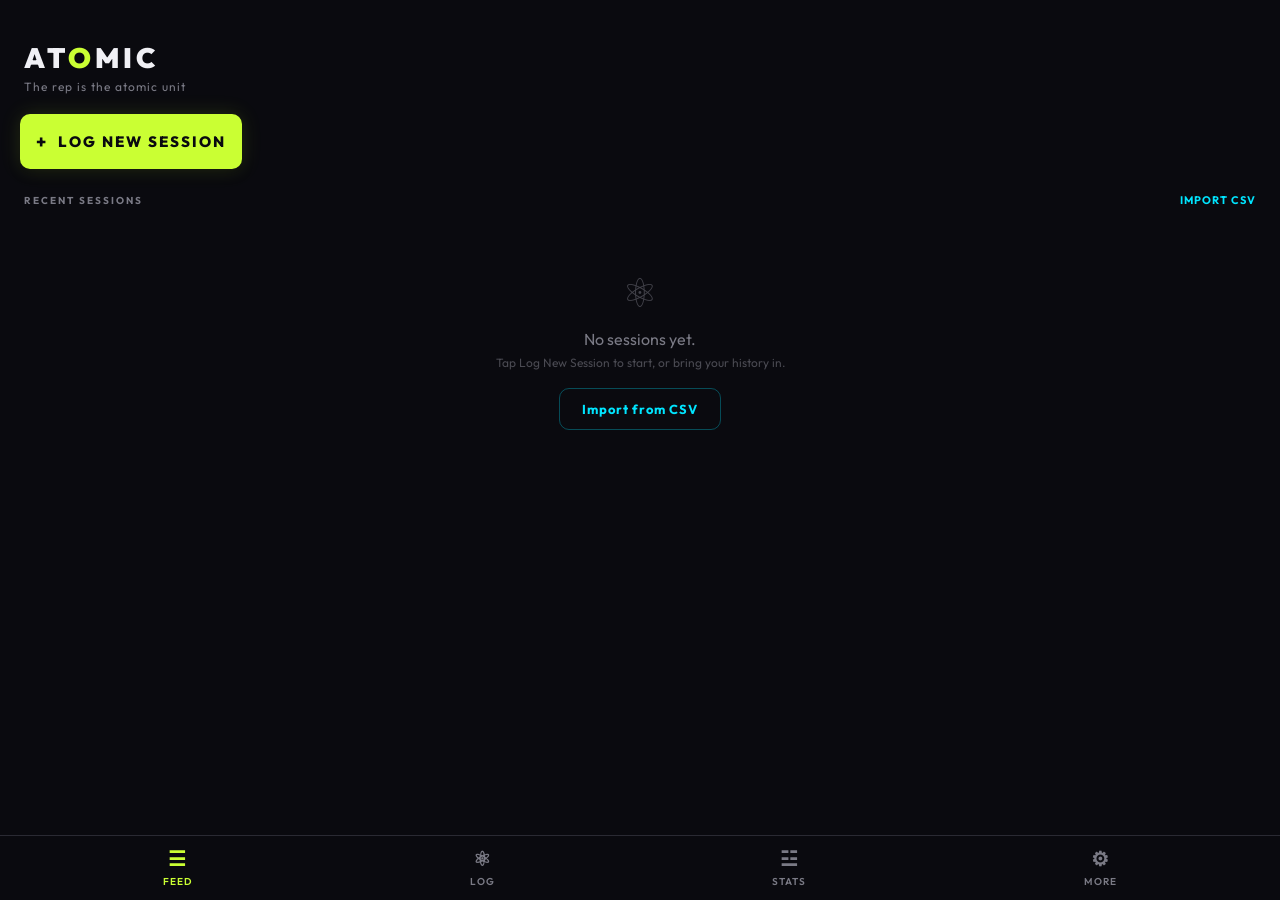
==== site/index.html @ c7091270 "Atomic: rep-grain workout tracker (PWA) Phone-first offline PWA storing one WODIS document per sessi" ====
<!DOCTYPE html>
<html lang="en">
<head>
<meta charset="UTF-8">
<meta name="viewport" content="width=device-width, initial-scale=1.0, viewport-fit=cover, maximum-scale=1.0, user-scalable=no">
<meta name="theme-color" content="#0A0A0F">
<meta name="apple-mobile-web-app-capable" content="yes">
<meta name="apple-mobile-web-app-status-bar-style" content="black-translucent">
<meta name="mobile-web-app-capable" content="yes">
<title>Atomic</title>
<link rel="manifest" href="manifest.webmanifest">
<link rel="icon" href="icons/icon.svg" type="image/svg+xml">
<link rel="apple-touch-icon" href="icons/icon.svg">
<link rel="preconnect" href="https://fonts.googleapis.com">
<link rel="preconnect" href="https://fonts.gstatic.com" crossorigin>
<link href="https://fonts.googleapis.com/css2?family=Outfit:wght@300;400;500;600;700;800;900&display=swap" rel="stylesheet">
<link rel="stylesheet" href="app/styles.css">
</head>
<body>
<div id="app"></div>
<script type="module" src="app/main.js"></script>
</body>
</html>
---- site/app/styles.css ----
/* Atomic — Neon Sport. Ported from designs/prototype.html, adapted from the
   demo phone frame to full-viewport on a real device. */

*, *::before, *::after { box-sizing: border-box; margin: 0; padding: 0; }

:root {
  --bg: #0A0A0F;
  --surface: #141419;
  --surface-hover: #1A1A22;
  --border: #2A2A33;
  --text-primary: #F0F0F5;
  --text-secondary: #7A7A85;
  --text-tertiary: #4A4A52;
  --volt: #CAFF33;
  --volt-dim: rgba(202, 255, 51, 0.15);
  --volt-glow: rgba(202, 255, 51, 0.4);
  --cyan: #00E5FF;
  --cyan-dim: rgba(0, 229, 255, 0.08);
  --cyan-glow: rgba(0, 229, 255, 0.35);
  --radius: 10px;
  --radius-sm: 6px;
  --safe-top: env(safe-area-inset-top, 0px);
  --safe-bottom: env(safe-area-inset-bottom, 0px);
}

html, body { height: 100%; }

body {
  background: var(--bg);
  color: var(--text-primary);
  font-family: 'Outfit', sans-serif;
  -webkit-font-smoothing: antialiased;
  overscroll-behavior-y: none;
}

#app { height: 100dvh; display: flex; flex-direction: column; }

.screen { flex: 1; display: flex; flex-direction: column; min-height: 0; }

.screen-scroll {
  flex: 1;
  overflow-y: auto;
  -webkit-overflow-scrolling: touch;
  padding-bottom: 24px;
}
.screen-scroll::-webkit-scrollbar { width: 0; }

/* ── Bottom nav ── */
.bottom-nav {
  display: flex;
  justify-content: space-around;
  padding: 10px 24px calc(12px + var(--safe-bottom));
  border-top: 1px solid var(--border);
  background: rgba(10, 10, 15, 0.95);
}
.nav-item {
  display: flex;
  flex-direction: column;
  align-items: center;
  gap: 4px;
  font-size: 10px;
  font-weight: 600;
  letter-spacing: 1px;
  text-transform: uppercase;
  color: var(--text-secondary);
  cursor: pointer;
  user-select: none;
}
.nav-item.active { color: var(--volt); }
.nav-icon { font-size: 20px; }

/* ── Buttons ── */
.log-new-btn {
  display: flex; align-items: center; justify-content: center; gap: 10px;
  margin: 0 20px 24px;
  padding: 16px;
  background: var(--volt);
  color: #0A0A0F;
  border: none;
  border-radius: var(--radius);
  font-family: inherit;
  font-size: 15px; font-weight: 800; letter-spacing: 2px; text-transform: uppercase;
  cursor: pointer;
  box-shadow: 0 0 20px var(--volt-dim), 0 4px 12px rgba(0, 0, 0, 0.3);
}
.log-new-btn span { font-size: 18px; }

.done-btn {
  padding: 7px 16px;
  background: transparent;
  color: var(--volt);
  border: 1px solid rgba(202, 255, 51, 0.35);
  border-radius: 20px;
  font-family: inherit;
  font-size: 11px; font-weight: 800; letter-spacing: 1.5px; text-transform: uppercase;
  cursor: pointer;
}

.add-exercise-btn, .add-set-btn {
  width: calc(100% - 40px);
  margin: 8px 20px;
  padding: 14px;
  border: 1px dashed var(--border);
  border-radius: var(--radius);
  background: transparent;
  color: var(--text-secondary);
  font-family: inherit;
  font-size: 13px; font-weight: 600; letter-spacing: 1px;
  cursor: pointer;
  display: flex; align-items: center; justify-content: center; gap: 8px;
}
.add-set-btn { width: 100%; margin: 8px 0 0; }

.finish-btn {
  width: calc(100% - 40px);
  margin: 16px 20px 8px;
  padding: 16px;
  background: var(--surface);
  color: var(--volt);
  border: 1px solid rgba(202, 255, 51, 0.3);
  border-radius: var(--radius);
  font-family: inherit;
  font-size: 14px; font-weight: 800; letter-spacing: 2px; text-transform: uppercase;
  cursor: pointer;
}

/* ── Share ── */
.session-share {
  display: inline-flex; align-items: center; justify-content: center;
  width: 34px; height: 34px;
  background: transparent;
  border: 1px solid var(--border);
  border-radius: 50%;
  color: var(--text-secondary);
  cursor: pointer;
  transition: border-color 0.2s, color 0.2s;
}
.session-share:hover { border-color: rgba(202, 255, 51, 0.4); color: var(--volt); }
.session-share svg { width: 17px; height: 17px; }

.share-session-btn {
  width: calc(100% - 40px);
  margin: 16px 20px 8px;
  padding: 16px;
  background: var(--surface);
  color: var(--volt);
  border: 1px solid rgba(202, 255, 51, 0.3);
  border-radius: var(--radius);
  font-family: inherit;
  font-size: 14px; font-weight: 800; letter-spacing: 2px; text-transform: uppercase;
  cursor: pointer;
  display: flex; align-items: center; justify-content: center; gap: 10px;
}
.share-session-btn svg { width: 17px; height: 17px; }

.share-overlay {
  position: fixed; inset: 0; z-index: 1000;
  background: rgba(0, 0, 0, 0.72);
  display: flex; align-items: center; justify-content: center;
  padding: 20px;
}
.share-sheet { display: flex; flex-direction: column; align-items: center; gap: 18px; max-width: 100%; }
.share-card-frame { overflow: hidden; box-shadow: 0 18px 44px rgba(0, 0, 0, 0.5); border-radius: 18px; }
.share-actions { display: flex; gap: 12px; }
.share-cancel, .share-save {
  padding: 12px 22px;
  border-radius: var(--radius);
  font-family: inherit;
  font-size: 13px; font-weight: 800; letter-spacing: 1.5px; text-transform: uppercase;
  cursor: pointer;
}
.share-cancel { background: transparent; color: var(--text-secondary); border: 1px solid var(--border); }
.share-save { background: var(--volt); color: #0A0A0F; border: none; }

/* ── Exercise picker ── */
.picker-overlay {
  position: fixed; inset: 0; z-index: 1000;
  background: rgba(0, 0, 0, 0.72);
  display: flex; align-items: flex-start; justify-content: center;
  padding: 8vh 16px 16px;
}
.picker-sheet {
  width: 100%; max-width: 460px; max-height: 80vh;
  display: flex; flex-direction: column;
  background: var(--surface); border: 1px solid var(--border); border-radius: var(--radius);
  padding: 16px;
}
.picker-head { display: flex; align-items: center; justify-content: space-between; margin-bottom: 12px; }
.picker-title { font-size: 15px; font-weight: 800; letter-spacing: 1px; text-transform: uppercase; }
.picker-cancel { background: transparent; border: none; color: var(--text-secondary); font-family: inherit; font-size: 13px; font-weight: 600; cursor: pointer; }
.picker-sheet .picker-search { width: 100%; text-align: left; }
.picker-list { overflow-y: auto; margin-top: 12px; min-height: 0; }
.picker-item { padding: 13px 8px; border-bottom: 1px solid var(--border); font-size: 15px; cursor: pointer; color: var(--text-primary); }
.picker-item:last-child { border-bottom: none; }
.picker-item:hover { background: var(--surface-hover); }
.picker-new { color: var(--volt); font-weight: 700; }
.picker-empty { padding: 20px 8px; color: var(--text-tertiary); font-style: italic; font-size: 13px; }

/* ── Home / Feed ── */
.home-header { padding: calc(40px + var(--safe-top)) 24px 20px; }
.home-logo { font-size: 28px; font-weight: 900; letter-spacing: 4px; text-transform: uppercase; }
.home-logo span { color: var(--volt); }
.home-subtitle { font-size: 12px; color: var(--text-secondary); letter-spacing: 1px; margin-top: 4px; }

.feed-label {
  font-size: 10px; font-weight: 700; letter-spacing: 2px; text-transform: uppercase;
  color: var(--text-secondary);
  padding: 0 24px 12px;
}

.session-card {
  margin: 0 20px 12px;
  padding: 16px 18px;
  background: var(--surface);
  border: 1px solid var(--border);
  border-radius: var(--radius);
  cursor: pointer;
  transition: border-color 0.2s;
}
.session-card:hover { border-color: rgba(202, 255, 51, 0.2); }
.sc-top { display: flex; justify-content: space-between; align-items: flex-start; gap: 12px; margin-bottom: 8px; }
.sc-date { font-size: 13px; font-weight: 700; line-height: 1.35; }
.sc-meta { display: flex; flex-direction: column; align-items: flex-end; gap: 2px; flex: none; }
.sc-no { font-size: 11px; font-weight: 600; letter-spacing: 0.5px; color: var(--text-secondary); font-variant-numeric: tabular-nums; }
.sc-duration { font-size: 11px; color: var(--text-secondary); font-weight: 500; }
.sc-exercises { font-size: 12px; color: var(--text-secondary); margin-bottom: 10px; line-height: 1.4; }
.sc-bottom { display: flex; gap: 16px; align-items: center; }
.sc-stat { font-size: 11px; color: var(--text-secondary); font-weight: 500; }
.sc-stat strong { color: var(--text-primary); font-weight: 700; }
.sc-live {
  font-size: 10px; font-weight: 700; letter-spacing: 1px; text-transform: uppercase;
  color: var(--cyan);
  background: var(--cyan-dim);
  padding: 3px 8px; border-radius: 10px;
}
.sc-del { margin-left: auto; flex: none; background: transparent; border: none; padding: 2px; color: var(--text-tertiary); cursor: pointer; display: inline-flex; align-items: center; }
.sc-del:hover { color: #FF5252; }
.sc-del svg { width: 16px; height: 16px; display: block; }

.empty-state { text-align: center; color: var(--text-secondary); padding: 48px 24px; }
.empty-emoji { font-size: 40px; margin-bottom: 12px; opacity: 0.5; }
.empty-sub { font-size: 12px; color: var(--text-tertiary); margin-top: 6px; }
.hint { color: var(--text-tertiary); font-size: 13px; font-style: italic; padding: 8px 24px 16px; }

/* ── Session ── */
.session-header { padding: calc(32px + var(--safe-top)) 24px 16px; }
.session-header-top { display: flex; align-items: center; justify-content: space-between; gap: 12px; }
.session-title-block { flex: 1; display: flex; flex-direction: column; gap: 2px; min-width: 0; }
.session-title { font-size: 22px; font-weight: 800; letter-spacing: 1px; }
.session-date { font-size: 12px; font-weight: 500; color: var(--text-secondary); }
.session-header-actions { display: flex; align-items: center; gap: 12px; }
.session-back { color: var(--text-secondary); font-size: 22px; cursor: pointer; }

.session-rollup {
  display: flex; gap: 28px;
  margin: 0 24px 16px;
  padding: 0 0 16px;
  border-bottom: 1px solid var(--border);
}
.sr-val { font-size: 20px; font-weight: 800; line-height: 1; font-variant-numeric: tabular-nums; color: var(--text-primary); }
.sr-val.accent { color: var(--volt); }
.sr-label { font-size: 10px; font-weight: 600; letter-spacing: 1px; text-transform: uppercase; color: var(--text-secondary); margin-top: 6px; }

.note-area {
  margin: 0 20px 16px;
  padding: 12px 14px;
  background: var(--surface);
  border: 1px solid var(--border);
  border-radius: var(--radius-sm);
}
.note-input {
  width: 100%;
  background: transparent;
  border: none;
  color: var(--text-primary);
  font-family: inherit;
  font-size: 12.5px;
  line-height: 1.4;
  resize: none;
  outline: none;
}
.note-input::placeholder { color: var(--text-secondary); font-style: italic; }

.exercise-card {
  display: flex;
  align-items: center;
  gap: 14px;
  margin: 0 20px 10px;
  padding: 14px 16px;
  background: var(--surface);
  border: 1px solid var(--border);
  border-radius: var(--radius);
  cursor: pointer;
  transition: all 0.2s;
}
.exercise-card:hover { border-color: rgba(202, 255, 51, 0.25); background: rgba(20, 20, 25, 0.8); }
.ec-body { flex: 1; min-width: 0; }
.ec-name { font-size: 15px; font-weight: 700; letter-spacing: 0.5px; text-transform: uppercase; }
.ec-meta { display: flex; flex-direction: column; align-items: center; gap: 3px; flex: none; text-align: center; }
.ec-time { font-size: 11px; color: var(--text-tertiary); font-variant-numeric: tabular-nums; white-space: nowrap; }
.ec-sets-count { font-size: 11px; color: var(--text-secondary); font-weight: 600; white-space: nowrap; }
.ec-del { flex: none; background: transparent; border: none; padding: 2px; color: var(--text-tertiary); cursor: pointer; display: inline-flex; align-items: center; }
.ec-del:hover { color: #FF5252; }
.ec-del svg { width: 16px; height: 16px; display: block; }
.ec-sets-summary {
  font-size: 12px; color: var(--text-secondary); line-height: 1.5;
  font-variant-numeric: tabular-nums; font-weight: 500; margin-top: 6px;
}
.ec-drop { color: var(--cyan); font-weight: 600; text-shadow: 0 0 4px var(--cyan-glow); }
.ec-empty { color: var(--text-tertiary); font-style: italic; }

/* ── Exercise ── */
.ex-header { padding: calc(32px + var(--safe-top)) 24px 0; }
.ex-header-top { display: flex; align-items: center; justify-content: space-between; margin-bottom: 4px; }
.ex-back { color: var(--text-secondary); font-size: 22px; cursor: pointer; }
.ex-name {
  font-size: 26px; font-weight: 800; letter-spacing: 2px; text-transform: uppercase;
  margin: 8px 0 16px;
}
.content { padding: 16px 20px 20px; }

.set-table { width: 100%; border-collapse: collapse; }
.set-table thead th {
  font-size: 10px; font-weight: 700; letter-spacing: 2px; text-transform: uppercase;
  color: var(--text-secondary);
  padding: 0 0 10px;
  text-align: center;
  border-bottom: 1px solid var(--border);
}
.set-table thead th:first-child { text-align: left; width: 42px; }
.set-table thead th:last-child { width: 32px; }
.set-table tbody tr { border-bottom: 1px solid rgba(42, 42, 51, 0.5); }
.set-table tbody td {
  padding: 12px 4px; text-align: center; font-size: 15px; font-weight: 700;
  vertical-align: middle; font-variant-numeric: tabular-nums;
}
.set-table tbody td:first-child {
  text-align: left; font-size: 13px; font-weight: 600; color: var(--text-secondary); padding-left: 2px;
}
.set-delete { color: var(--text-tertiary); font-size: 18px; cursor: pointer; user-select: none; }
.set-delete:hover { color: #FF5252; }

.input-row {
  display: flex; align-items: center; gap: 8px;
  padding: 14px 12px;
  margin: 8px 0 0;
  border-left: 3px solid var(--volt);
  border-radius: 0 var(--radius-sm) var(--radius-sm) 0;
  background: linear-gradient(90deg, var(--volt-dim), transparent 60%);
}
.input-row .set-num { font-size: 13px; font-weight: 600; color: var(--text-secondary); min-width: 24px; }
.input-field {
  background: var(--surface);
  border: 1px solid var(--border);
  border-radius: var(--radius-sm);
  color: var(--text-primary);
  font-family: inherit;
  font-size: 16px; font-weight: 700;
  padding: 10px 8px;
  text-align: center;
  width: 80px;
  outline: none;
  transition: border-color 0.2s;
}
.input-field:focus { border-color: var(--volt); box-shadow: 0 0 6px var(--volt-dim); }
.input-multiply { color: var(--text-secondary); font-size: 14px; font-weight: 600; }
.log-set-btn {
  margin-left: auto;
  padding: 11px 20px;
  background: var(--volt);
  color: #0A0A0F;
  border: none;
  border-radius: var(--radius-sm);
  font-family: inherit;
  font-size: 12px; font-weight: 800; letter-spacing: 1.5px; text-transform: uppercase;
  cursor: pointer;
  box-shadow: 0 0 10px var(--volt-dim);
}

/* ── Import affordances + toast ── */
.feed-head { display: flex; align-items: center; justify-content: space-between; padding: 0 24px 12px; }
.feed-head .feed-label { padding: 0; }
.import-link {
  background: none; border: none; cursor: pointer;
  color: var(--cyan);
  font-family: inherit; font-size: 11px; font-weight: 700; letter-spacing: 1px; text-transform: uppercase;
}
.import-btn {
  margin-top: 18px; padding: 12px 22px;
  background: transparent;
  color: var(--cyan);
  border: 1px solid rgba(0, 229, 255, 0.3);
  border-radius: var(--radius);
  font-family: inherit; font-size: 13px; font-weight: 700; letter-spacing: 1px;
  cursor: pointer;
}

.toast {
  position: fixed;
  left: 50%;
  bottom: calc(86px + var(--safe-bottom));
  transform: translateX(-50%) translateY(8px);
  background: var(--surface);
  color: var(--text-primary);
  border: 1px solid var(--volt);
  border-radius: 10px;
  padding: 12px 18px;
  font-size: 13px; font-weight: 600;
  max-width: 80%; text-align: center;
  box-shadow: 0 6px 24px rgba(0, 0, 0, 0.5), 0 0 16px var(--volt-dim);
  opacity: 0; pointer-events: none;
  transition: opacity 0.25s, transform 0.25s;
  z-index: 50;
}
.toast.show { opacity: 1; transform: translateX(-50%) translateY(0); }

/* ── Exercise table: drill-in dot + drop sub-rows ── */
.more-dots {
  color: var(--text-secondary);
  font-size: 16px;
  cursor: pointer;
  position: relative;
  display: inline-flex;
  align-items: center;
  letter-spacing: 1px;
}
.more-dots:hover { color: var(--volt); }
.more-dots.detailed::after {
  content: '';
  position: absolute;
  top: -2px; right: -8px;
  width: 6px; height: 6px;
  background: var(--volt);
  border-radius: 50%;
  box-shadow: 0 0 6px var(--volt-glow);
}
.set-table thead th:nth-child(4) { width: 32px; }
.has-detail { border-bottom: none !important; }
.has-detail td { padding-bottom: 4px !important; }
.drop-row { border-bottom: 1px solid rgba(42, 42, 51, 0.5); }
.drop-row td { padding-top: 0 !important; padding-bottom: 10px !important; font-size: 13px !important; }
.drop-row td:first-child { position: relative; }
.drop-row td:first-child::before {
  content: '↳';
  position: absolute; right: 2px; top: 0;
  font-size: 12px; color: var(--cyan); opacity: 0.6;
}
.drop-weight { color: var(--cyan) !important; font-weight: 600 !important; font-size: 13px !important; text-shadow: 0 0 6px var(--cyan-glow); }
.drop-reps { color: var(--cyan) !important; font-weight: 600 !important; font-size: 13px !important; opacity: 0.8; }

/* ── Flag tag chips (rep detail preselect) ── */
.tags { display: flex; gap: 8px; margin: 16px 0 4px; flex-wrap: wrap; }
.tag {
  padding: 6px 14px;
  border: 1px solid rgba(202, 255, 51, 0.35);
  border-radius: 20px;
  font-size: 10.5px; font-weight: 700; letter-spacing: 2px; text-transform: uppercase;
  color: var(--volt);
  cursor: pointer;
  background: rgba(202, 255, 51, 0.04);
  user-select: none;
}
.tag.active { background: rgba(202, 255, 51, 0.2); border-color: var(--volt); box-shadow: 0 0 10px var(--volt-dim); }

/* ── Rep detail screen ── */
.detail-header {
  display: flex; align-items: center; justify-content: space-between;
  padding: calc(32px + var(--safe-top)) 24px 16px;
}
.detail-back { color: var(--text-secondary); font-size: 22px; cursor: pointer; margin-right: 12px; }
.detail-title { font-size: 18px; font-weight: 800; letter-spacing: 2px; text-transform: uppercase; flex: 1; }
.detail-title .rep-count { color: var(--volt); }

.rep-content { padding: 0 20px 20px; }
.rep-table-header {
  display: grid; grid-template-columns: 44px 1fr 60px 32px 28px; gap: 4px;
  padding: 0 0 10px; border-bottom: 1px solid var(--border); margin-bottom: 2px;
}
.rep-table-header span { font-size: 10px; font-weight: 700; letter-spacing: 2px; text-transform: uppercase; color: var(--text-secondary); }
.rep-table-header span:nth-child(2), .rep-table-header span:nth-child(3) { text-align: center; }

.rep-row {
  display: grid; grid-template-columns: 44px 1fr 60px 32px 28px; gap: 4px;
  align-items: center; padding: 9px 0;
  border-bottom: 1px solid rgba(42, 42, 51, 0.4); position: relative;
}
.rep-row.weight-changed { background: var(--cyan-dim); margin: 0 -20px; padding-left: 20px; padding-right: 20px; }
.rep-num { font-size: 13px; font-weight: 600; color: var(--text-secondary); }
.rep-weight-cell { text-align: center; }
.rep-weight { font-size: 16px; font-weight: 700; font-variant-numeric: tabular-nums; }
.rep-weight.changed { color: var(--cyan); text-shadow: 0 0 8px var(--cyan-glow); }
.rep-flags { display: flex; gap: 3px; justify-content: center; flex-wrap: wrap; }
.rep-flag { font-size: 8.5px; font-weight: 700; letter-spacing: 1px; text-transform: uppercase; padding: 3px 6px; border-radius: 3px; line-height: 1; }
.rep-flag.assisted { background: rgba(0, 229, 255, 0.12); color: var(--cyan); border: 1px solid rgba(0, 229, 255, 0.2); }
.rep-flag.partial { background: rgba(255, 170, 0, 0.1); color: #FFAA00; border: 1px solid rgba(255, 170, 0, 0.2); }
.rep-flag.failure { background: rgba(255, 60, 60, 0.1); color: #FF5252; border: 1px solid rgba(255, 60, 60, 0.2); }
.rep-more { text-align: center; color: var(--text-secondary); font-size: 14px; cursor: pointer; }
.rep-more:hover { color: var(--volt); }
.rep-delete { text-align: center; color: var(--text-tertiary); font-size: 16px; cursor: pointer; line-height: 1; user-select: none; }
.rep-delete:hover { color: #FF5252; }

.flag-popover {
  position: absolute; right: 0; top: 100%; margin-top: 4px; z-index: 100;
  min-width: 160px; padding: 8px 0;
  background: rgba(25, 25, 35, 0.92);
  backdrop-filter: blur(20px); -webkit-backdrop-filter: blur(20px);
  border: 1px solid rgba(0, 229, 255, 0.15); border-radius: var(--radius);
  box-shadow: 0 8px 32px rgba(0, 0, 0, 0.5), 0 0 1px rgba(0, 229, 255, 0.2);
}
.popover-item { display: flex; align-items: center; gap: 10px; padding: 10px 16px; font-size: 12px; font-weight: 600; letter-spacing: 0.5px; color: var(--text-primary); cursor: pointer; }
.popover-item .pi-icon { font-size: 14px; width: 20px; text-align: center; }
.popover-item.active { color: var(--cyan); text-shadow: 0 0 6px var(--cyan-glow); }
.popover-divider { height: 1px; background: var(--border); margin: 4px 0; }

/* number inputs: strip spinners */
.input-field::-webkit-outer-spin-button,
.input-field::-webkit-inner-spin-button { -webkit-appearance: none; margin: 0; }
.input-field[type=number] { -moz-appearance: textfield; }
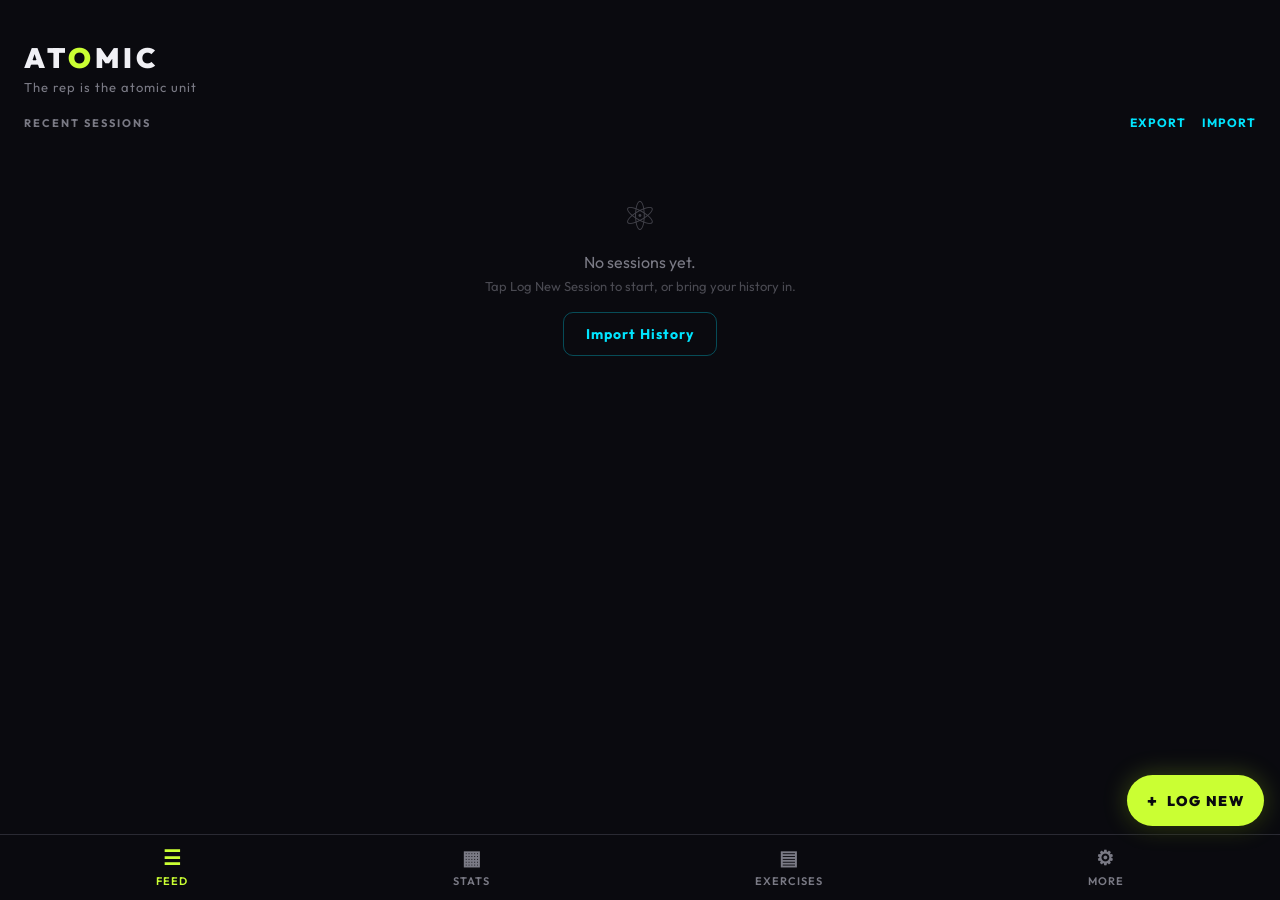
==== commit ec2f34b7: "The paint becomes tokens, and More learns Pink mode (Berry Dusk)" ====
--- a/site/index.html
+++ b/site/index.html
@@ -4,6 +4,16 @@
 <meta charset="UTF-8">
 <meta name="viewport" content="width=device-width, initial-scale=1.0, viewport-fit=cover, maximum-scale=1.0, user-scalable=no">
 <meta name="theme-color" content="#0A0A0F">
+<script>
+// Apply the saved theme before the stylesheet paints; More owns the picker.
+try {
+  var t = localStorage.getItem('atomic-theme');
+  if (t === 'berry') {
+    document.documentElement.setAttribute('data-theme', t);
+    document.querySelector('meta[name="theme-color"]').setAttribute('content', '#1C0913');
+  }
+} catch (e) { /* private mode: volt stands */ }
+</script>
 <meta name="apple-mobile-web-app-capable" content="yes">
 <meta name="apple-mobile-web-app-status-bar-style" content="black-translucent">
 <meta name="mobile-web-app-capable" content="yes">
--- a/site/app/styles.css
+++ b/site/app/styles.css
@@ -2,6 +2,9 @@
    demo phone frame to full-viewport on a real device. */
 
 *, *::before, *::after { box-sizing: border-box; margin: 0; padding: 0; }
+
+/* The hidden attribute must win over any display rule (flex grids etc.). */
+[hidden] { display: none !important; }
 
 :root {
   --bg: #0A0A0F;
@@ -12,18 +15,33 @@
   --text-secondary: #7A7A85;
   --text-tertiary: #4A4A52;
   --volt: #CAFF33;
-  --volt-dim: rgba(202, 255, 51, 0.15);
-  --volt-glow: rgba(202, 255, 51, 0.4);
+  --volt-rgb: 202, 255, 51;
+  --volt-dim: rgba(var(--volt-rgb), 0.15);
+  --volt-glow: rgba(var(--volt-rgb), 0.4);
   --cyan: #00E5FF;
-  --cyan-dim: rgba(0, 229, 255, 0.08);
-  --cyan-glow: rgba(0, 229, 255, 0.35);
+  --cyan-rgb: 0, 229, 255;
+  --cyan-dim: rgba(var(--cyan-rgb), 0.08);
+  --cyan-glow: rgba(var(--cyan-rgb), 0.35);
+  --accent-ink: #0A0A0F;
+  --border-rgb: 42, 42, 51;
+  --nav-bg: rgba(10, 10, 15, 0.95);
+  --popover: rgba(25, 25, 35, 0.92);
+  --card-hover: rgba(20, 20, 25, 0.8);
+  --well: #1B1B22;
+  --well-2: #23232C;
+  --sheet: #101015;
+  --mute-fill: #3A3A44;
+  --tear: #33343E;
+  --heat-l1: #55701F;
+  --heat-l2: #8FBC26;
+  --ruler-from: #2E3A17;
   --radius: 10px;
   --radius-sm: 6px;
   --safe-top: env(safe-area-inset-top, 0px);
   --safe-bottom: env(safe-area-inset-bottom, 0px);
 }
 
-html, body { height: 100%; }
+html, body { height: 100%; overscroll-behavior-y: none; }
 
 body {
   background: var(--bg);
@@ -51,14 +69,14 @@
   justify-content: space-around;
   padding: 10px 24px calc(12px + var(--safe-bottom));
   border-top: 1px solid var(--border);
-  background: rgba(10, 10, 15, 0.95);
+  background: var(--nav-bg);
 }
 .nav-item {
   display: flex;
   flex-direction: column;
   align-items: center;
   gap: 4px;
-  font-size: 10px;
+  font-size: 11px;
   font-weight: 600;
   letter-spacing: 1px;
   text-transform: uppercase;
@@ -75,7 +93,7 @@
   margin: 0 20px 24px;
   padding: 16px;
   background: var(--volt);
-  color: #0A0A0F;
+  color: var(--accent-ink);
   border: none;
   border-radius: var(--radius);
   font-family: inherit;
@@ -89,10 +107,10 @@
   padding: 7px 16px;
   background: transparent;
   color: var(--volt);
-  border: 1px solid rgba(202, 255, 51, 0.35);
+  border: 1px solid rgba(var(--volt-rgb), 0.35);
   border-radius: 20px;
   font-family: inherit;
-  font-size: 11px; font-weight: 800; letter-spacing: 1.5px; text-transform: uppercase;
+  font-size: 12px; font-weight: 800; letter-spacing: 1.5px; text-transform: uppercase;
   cursor: pointer;
 }
 
@@ -105,7 +123,7 @@
   background: transparent;
   color: var(--text-secondary);
   font-family: inherit;
-  font-size: 13px; font-weight: 600; letter-spacing: 1px;
+  font-size: 14px; font-weight: 600; letter-spacing: 1px;
   cursor: pointer;
   display: flex; align-items: center; justify-content: center; gap: 8px;
 }
@@ -117,7 +135,7 @@
   padding: 16px;
   background: var(--surface);
   color: var(--volt);
-  border: 1px solid rgba(202, 255, 51, 0.3);
+  border: 1px solid rgba(var(--volt-rgb), 0.3);
   border-radius: var(--radius);
   font-family: inherit;
   font-size: 14px; font-weight: 800; letter-spacing: 2px; text-transform: uppercase;
@@ -135,7 +153,7 @@
   cursor: pointer;
   transition: border-color 0.2s, color 0.2s;
 }
-.session-share:hover { border-color: rgba(202, 255, 51, 0.4); color: var(--volt); }
+.session-share:hover { border-color: rgba(var(--volt-rgb), 0.4); color: var(--volt); }
 .session-share svg { width: 17px; height: 17px; }
 
 .share-session-btn {
@@ -144,7 +162,7 @@
   padding: 16px;
   background: var(--surface);
   color: var(--volt);
-  border: 1px solid rgba(202, 255, 51, 0.3);
+  border: 1px solid rgba(var(--volt-rgb), 0.3);
   border-radius: var(--radius);
   font-family: inherit;
   font-size: 14px; font-weight: 800; letter-spacing: 2px; text-transform: uppercase;
@@ -166,11 +184,11 @@
   padding: 12px 22px;
   border-radius: var(--radius);
   font-family: inherit;
-  font-size: 13px; font-weight: 800; letter-spacing: 1.5px; text-transform: uppercase;
+  font-size: 14px; font-weight: 800; letter-spacing: 1.5px; text-transform: uppercase;
   cursor: pointer;
 }
 .share-cancel { background: transparent; color: var(--text-secondary); border: 1px solid var(--border); }
-.share-save { background: var(--volt); color: #0A0A0F; border: none; }
+.share-save { background: var(--volt); color: var(--accent-ink); border: none; }
 
 /* ── Exercise picker ── */
 .picker-overlay {
@@ -187,23 +205,23 @@
 }
 .picker-head { display: flex; align-items: center; justify-content: space-between; margin-bottom: 12px; }
 .picker-title { font-size: 15px; font-weight: 800; letter-spacing: 1px; text-transform: uppercase; }
-.picker-cancel { background: transparent; border: none; color: var(--text-secondary); font-family: inherit; font-size: 13px; font-weight: 600; cursor: pointer; }
+.picker-cancel { background: transparent; border: none; color: var(--text-secondary); font-family: inherit; font-size: 14px; font-weight: 600; cursor: pointer; }
 .picker-sheet .picker-search { width: 100%; text-align: left; }
 .picker-list { overflow-y: auto; margin-top: 12px; min-height: 0; }
 .picker-item { padding: 13px 8px; border-bottom: 1px solid var(--border); font-size: 15px; cursor: pointer; color: var(--text-primary); }
 .picker-item:last-child { border-bottom: none; }
 .picker-item:hover { background: var(--surface-hover); }
 .picker-new { color: var(--volt); font-weight: 700; }
-.picker-empty { padding: 20px 8px; color: var(--text-tertiary); font-style: italic; font-size: 13px; }
+.picker-empty { padding: 20px 8px; color: var(--text-tertiary); font-style: italic; font-size: 14px; }
 
 /* ── Home / Feed ── */
 .home-header { padding: calc(40px + var(--safe-top)) 24px 20px; }
 .home-logo { font-size: 28px; font-weight: 900; letter-spacing: 4px; text-transform: uppercase; }
 .home-logo span { color: var(--volt); }
-.home-subtitle { font-size: 12px; color: var(--text-secondary); letter-spacing: 1px; margin-top: 4px; }
+.home-subtitle { font-size: 13px; color: var(--text-secondary); letter-spacing: 1px; margin-top: 4px; }
 
 .feed-label {
-  font-size: 10px; font-weight: 700; letter-spacing: 2px; text-transform: uppercase;
+  font-size: 11px; font-weight: 700; letter-spacing: 2px; text-transform: uppercase;
   color: var(--text-secondary);
   padding: 0 24px 12px;
 }
@@ -217,18 +235,18 @@
   cursor: pointer;
   transition: border-color 0.2s;
 }
-.session-card:hover { border-color: rgba(202, 255, 51, 0.2); }
+.session-card:hover { border-color: rgba(var(--volt-rgb), 0.2); }
 .sc-top { display: flex; justify-content: space-between; align-items: flex-start; gap: 12px; margin-bottom: 8px; }
-.sc-date { font-size: 13px; font-weight: 700; line-height: 1.35; }
+.sc-date { font-size: 14px; font-weight: 700; line-height: 1.35; }
 .sc-meta { display: flex; flex-direction: column; align-items: flex-end; gap: 2px; flex: none; }
-.sc-no { font-size: 11px; font-weight: 600; letter-spacing: 0.5px; color: var(--text-secondary); font-variant-numeric: tabular-nums; }
-.sc-duration { font-size: 11px; color: var(--text-secondary); font-weight: 500; }
-.sc-exercises { font-size: 12px; color: var(--text-secondary); margin-bottom: 10px; line-height: 1.4; }
+.sc-no { font-size: 12px; font-weight: 600; letter-spacing: 0.5px; color: var(--text-secondary); font-variant-numeric: tabular-nums; }
+.sc-duration { font-size: 12px; color: var(--text-secondary); font-weight: 500; }
+.sc-exercises { font-size: 13px; color: var(--text-secondary); margin-bottom: 10px; line-height: 1.4; }
 .sc-bottom { display: flex; gap: 16px; align-items: center; }
-.sc-stat { font-size: 11px; color: var(--text-secondary); font-weight: 500; }
+.sc-stat { font-size: 12px; color: var(--text-secondary); font-weight: 500; }
 .sc-stat strong { color: var(--text-primary); font-weight: 700; }
 .sc-live {
-  font-size: 10px; font-weight: 700; letter-spacing: 1px; text-transform: uppercase;
+  font-size: 11px; font-weight: 700; letter-spacing: 1px; text-transform: uppercase;
   color: var(--cyan);
   background: var(--cyan-dim);
   padding: 3px 8px; border-radius: 10px;
@@ -239,17 +257,29 @@
 
 .empty-state { text-align: center; color: var(--text-secondary); padding: 48px 24px; }
 .empty-emoji { font-size: 40px; margin-bottom: 12px; opacity: 0.5; }
-.empty-sub { font-size: 12px; color: var(--text-tertiary); margin-top: 6px; }
-.hint { color: var(--text-tertiary); font-size: 13px; font-style: italic; padding: 8px 24px 16px; }
+.empty-sub { font-size: 13px; color: var(--text-tertiary); margin-top: 6px; }
+.hint { color: var(--text-tertiary); font-size: 14px; font-style: italic; padding: 8px 24px 16px; }
 
 /* ── Session ── */
 .session-header { padding: calc(32px + var(--safe-top)) 24px 16px; }
 .session-header-top { display: flex; align-items: center; justify-content: space-between; gap: 12px; }
 .session-title-block { flex: 1; display: flex; flex-direction: column; gap: 2px; min-width: 0; }
 .session-title { font-size: 22px; font-weight: 800; letter-spacing: 1px; }
-.session-date { font-size: 12px; font-weight: 500; color: var(--text-secondary); }
+.session-date { font-size: 13px; font-weight: 500; color: var(--text-secondary); }
 .session-header-actions { display: flex; align-items: center; gap: 12px; }
 .session-back { color: var(--text-secondary); font-size: 22px; cursor: pointer; }
+.session-date { cursor: pointer; text-decoration: underline dotted rgba(122, 122, 133, 0.5); text-underline-offset: 3px; }
+
+/* ── Session start-time sheet ── */
+.time-sheet { max-width: 340px; }
+.time-sheet .time-input { width: 100%; text-align: left; color-scheme: dark; }
+.time-save {
+  width: 100%; margin-top: 12px; padding: 12px;
+  background: var(--volt); color: var(--accent-ink);
+  border: none; border-radius: var(--radius-sm);
+  font-family: inherit; font-size: 13px; font-weight: 800; letter-spacing: 1.5px; text-transform: uppercase;
+  cursor: pointer; box-shadow: 0 0 10px var(--volt-dim);
+}
 
 .session-rollup {
   display: flex; gap: 28px;
@@ -259,7 +289,7 @@
 }
 .sr-val { font-size: 20px; font-weight: 800; line-height: 1; font-variant-numeric: tabular-nums; color: var(--text-primary); }
 .sr-val.accent { color: var(--volt); }
-.sr-label { font-size: 10px; font-weight: 600; letter-spacing: 1px; text-transform: uppercase; color: var(--text-secondary); margin-top: 6px; }
+.sr-label { font-size: 11px; font-weight: 600; letter-spacing: 1px; text-transform: uppercase; color: var(--text-secondary); margin-top: 6px; }
 
 .note-area {
   margin: 0 20px 16px;
@@ -274,7 +304,7 @@
   border: none;
   color: var(--text-primary);
   font-family: inherit;
-  font-size: 12.5px;
+  font-size: 13.5px;
   line-height: 1.4;
   resize: none;
   outline: none;
@@ -293,24 +323,24 @@
   cursor: pointer;
   transition: all 0.2s;
 }
-.exercise-card:hover { border-color: rgba(202, 255, 51, 0.25); background: rgba(20, 20, 25, 0.8); }
+.exercise-card:hover { border-color: rgba(var(--volt-rgb), 0.25); background: var(--card-hover); }
 .ec-body { flex: 1; min-width: 0; }
 .ec-name { font-size: 15px; font-weight: 700; letter-spacing: 0.5px; text-transform: uppercase; }
 .ec-meta { display: flex; flex-direction: column; align-items: center; gap: 3px; flex: none; text-align: center; }
-.ec-time { font-size: 11px; color: var(--text-tertiary); font-variant-numeric: tabular-nums; white-space: nowrap; }
-.ec-sets-count { font-size: 11px; color: var(--text-secondary); font-weight: 600; white-space: nowrap; }
+.ec-time { font-size: 12px; color: var(--text-tertiary); font-variant-numeric: tabular-nums; white-space: nowrap; }
+.ec-sets-count { font-size: 12px; color: var(--text-secondary); font-weight: 600; white-space: nowrap; }
 .ec-del { flex: none; background: transparent; border: none; padding: 2px; color: var(--text-tertiary); cursor: pointer; display: inline-flex; align-items: center; }
 .ec-del:hover { color: #FF5252; }
 .ec-del svg { width: 16px; height: 16px; display: block; }
 .ec-sets-summary {
-  font-size: 12px; color: var(--text-secondary); line-height: 1.5;
+  font-size: 13px; color: var(--text-secondary); line-height: 1.5;
   font-variant-numeric: tabular-nums; font-weight: 500; margin-top: 6px;
 }
 .ec-drop { color: var(--cyan); font-weight: 600; text-shadow: 0 0 4px var(--cyan-glow); }
 .ec-empty { color: var(--text-tertiary); font-style: italic; }
 
 /* ── Exercise ── */
-.ex-header { padding: calc(32px + var(--safe-top)) 24px 0; }
+.ex-header { padding: calc(32px + var(--safe-top)) 20px 0; }
 .ex-header-top { display: flex; align-items: center; justify-content: space-between; margin-bottom: 4px; }
 .ex-back { color: var(--text-secondary); font-size: 22px; cursor: pointer; }
 .ex-name {
@@ -321,7 +351,7 @@
 
 .set-table { width: 100%; border-collapse: collapse; }
 .set-table thead th {
-  font-size: 10px; font-weight: 700; letter-spacing: 2px; text-transform: uppercase;
+  font-size: 11px; font-weight: 700; letter-spacing: 2px; text-transform: uppercase;
   color: var(--text-secondary);
   padding: 0 0 10px;
   text-align: center;
@@ -329,16 +359,21 @@
 }
 .set-table thead th:first-child { text-align: left; width: 42px; }
 .set-table thead th:last-child { width: 32px; }
-.set-table tbody tr { border-bottom: 1px solid rgba(42, 42, 51, 0.5); }
+.set-table tbody tr { border-bottom: 1px solid rgba(var(--border-rgb), 0.5); }
 .set-table tbody td {
   padding: 12px 4px; text-align: center; font-size: 15px; font-weight: 700;
   vertical-align: middle; font-variant-numeric: tabular-nums;
 }
 .set-table tbody td:first-child {
-  text-align: left; font-size: 13px; font-weight: 600; color: var(--text-secondary); padding-left: 2px;
+  text-align: left; font-size: 14px; font-weight: 600; color: var(--text-secondary); padding-left: 2px;
 }
 .set-delete { color: var(--text-tertiary); font-size: 18px; cursor: pointer; user-select: none; }
 .set-delete:hover { color: #FF5252; }
+
+/* Planned (ghost) rows laid out by Apply: visibly not-yet-facts */
+.ghost-row { border-bottom: 1px dashed rgba(var(--border-rgb), 0.7) !important; }
+.ghost-row td { color: var(--text-tertiary) !important; font-style: italic; }
+.ghost-log { color: var(--cyan); font-size: 16px; font-style: normal; cursor: pointer; user-select: none; text-shadow: 0 0 6px var(--cyan-glow); }
 
 .input-row {
   display: flex; align-items: center; gap: 8px;
@@ -348,7 +383,7 @@
   border-radius: 0 var(--radius-sm) var(--radius-sm) 0;
   background: linear-gradient(90deg, var(--volt-dim), transparent 60%);
 }
-.input-row .set-num { font-size: 13px; font-weight: 600; color: var(--text-secondary); min-width: 24px; }
+.input-row .set-num { font-size: 14px; font-weight: 600; color: var(--text-secondary); min-width: 24px; }
 .input-field {
   background: var(--surface);
   border: 1px solid var(--border);
@@ -368,30 +403,214 @@
   margin-left: auto;
   padding: 11px 20px;
   background: var(--volt);
-  color: #0A0A0F;
+  color: var(--accent-ink);
   border: none;
   border-radius: var(--radius-sm);
   font-family: inherit;
-  font-size: 12px; font-weight: 800; letter-spacing: 1.5px; text-transform: uppercase;
+  font-size: 13px; font-weight: 800; letter-spacing: 1.5px; text-transform: uppercase;
   cursor: pointer;
   box-shadow: 0 0 10px var(--volt-dim);
 }
+
+/* ── Exercise Log | History tabs ── */
+.ex-tabs {
+  display: flex; gap: 4px;
+  margin: 0 20px 10px;
+  padding: 4px;
+  background: var(--surface);
+  border: 1px solid var(--border);
+  border-radius: 12px;
+  flex: none;
+}
+.ex-tab {
+  flex: 1;
+  padding: 10px 0;
+  border: none; background: transparent;
+  font-family: inherit; font-size: 12px; font-weight: 800;
+  letter-spacing: 2px; text-transform: uppercase;
+  color: var(--text-secondary);
+  border-radius: 9px;
+  cursor: pointer;
+  transition: color 0.15s, background 0.15s, box-shadow 0.15s;
+}
+.ex-tab.active {
+  color: var(--accent-ink);
+  background: var(--volt);
+  box-shadow: 0 0 14px var(--volt-dim);
+}
+.ex-tab .count { font-weight: 700; margin-left: 6px; opacity: 0.65; letter-spacing: 0; font-variant-numeric: tabular-nums; }
+
+.hist { padding: 4px 20px 20px; }
+
+/* "Next" suggestion, design D: scoreboard verdict, wildcard line, Apply.
+   Cyan = derived view, distinct from the volt record. */
+.content > .next-card { margin-top: 0; }
+.next-card {
+  background: linear-gradient(135deg, rgba(var(--cyan-rgb), 0.12), rgba(var(--cyan-rgb), 0.02) 70%);
+  border: 1px solid rgba(var(--cyan-rgb), 0.35);
+  border-radius: 14px;
+  padding: 16px;
+  margin: 12px 0 14px;
+  text-align: center;
+}
+.nc-verdict {
+  display: inline-block;
+  font-size: 11px; font-weight: 900; letter-spacing: 3px; text-transform: uppercase;
+  color: var(--accent-ink); background: var(--cyan);
+  padding: 4px 14px; border-radius: 12px;
+}
+.nc-val {
+  font-size: 40px; font-weight: 900; letter-spacing: 1px; font-variant-numeric: tabular-nums;
+  color: var(--cyan); text-shadow: 0 0 18px var(--cyan-glow);
+  margin: 8px 0 2px;
+}
+.nc-reason { font-size: 12.5px; color: var(--text-secondary); line-height: 1.45; }
+.nc-apply {
+  margin-top: 12px;
+  padding: 11px 22px;
+  background: var(--cyan); color: var(--accent-ink);
+  border: none; border-radius: var(--radius-sm);
+  font-family: inherit; font-size: 13px; font-weight: 800; letter-spacing: 1.5px; text-transform: uppercase;
+  cursor: pointer;
+  box-shadow: 0 0 12px rgba(var(--cyan-rgb), 0.25);
+}
+.nc-wild {
+  margin-top: 12px; padding-top: 10px;
+  border-top: 1px solid rgba(var(--volt-rgb), 0.2);
+  font-size: 12.5px; color: var(--volt); font-weight: 600; line-height: 1.45;
+}
+.nc-wild span { color: var(--text-tertiary); font-weight: 500; }
+.hist-lead {
+  font-size: 11px; font-weight: 700; letter-spacing: 2px; text-transform: uppercase;
+  color: var(--text-secondary); margin: 12px 0 10px;
+}
+.hist-lead strong { color: var(--volt); }
+.hist-empty { color: var(--text-tertiary); font-size: 14px; font-style: italic; padding: 16px 0; }
+.hist-card {
+  background: var(--surface);
+  border: 1px solid var(--border);
+  border-radius: var(--radius);
+  padding: 13px 15px;
+  margin-bottom: 10px;
+}
+.hist-card.latest { border-color: rgba(var(--volt-rgb), 0.35); box-shadow: 0 0 16px rgba(var(--volt-rgb), 0.06); }
+.hc-top { display: flex; align-items: baseline; justify-content: space-between; gap: 10px; margin-bottom: 8px; }
+.hc-when { font-size: 14px; font-weight: 700; }
+.hc-ago { font-size: 12px; font-weight: 500; color: var(--text-tertiary); margin-left: 8px; }
+.hc-latest-tag {
+  font-size: 10px; font-weight: 800; letter-spacing: 1.5px; text-transform: uppercase;
+  color: var(--volt); background: var(--volt-dim);
+  padding: 3px 8px; border-radius: 9px; white-space: nowrap;
+}
+.hc-sets {
+  display: flex; flex-wrap: wrap; gap: 6px 14px;
+  font-size: 15px; font-weight: 700; font-variant-numeric: tabular-nums; line-height: 1.5;
+}
+.hc-set { white-space: nowrap; }
+.hc-set .x { color: var(--text-tertiary); font-weight: 500; font-size: 13px; padding: 0 1px; }
+.hc-set .reps { color: var(--text-secondary); }
+.hc-set.top { color: var(--volt); text-shadow: 0 0 8px var(--volt-dim); }
+.hc-set.top .reps { color: var(--volt); opacity: 0.8; }
+.hc-flag { font-size: 13px; font-weight: 500; color: var(--text-secondary); white-space: nowrap; }
+.hc-failed { color: #FF5252; }
+.hc-drop { color: var(--cyan); font-weight: 600; font-size: 14px; text-shadow: 0 0 4px var(--cyan-glow); white-space: nowrap; }
+.hc-note { font-size: 12.5px; color: var(--text-tertiary); font-style: italic; margin-top: 8px; line-height: 1.4; }
+
+/* ── Prescription stub (exercise header) ── */
+.spec-stub { background: var(--surface); border: 1px solid var(--border); border-radius: 12px; margin: 12px 0 14px; cursor: pointer; }
+.stub-face { display: flex; align-items: center; gap: 10px; padding: 10px 14px; }
+.stub-spec { font-family: ui-monospace, 'Cascadia Code', 'Consolas', monospace; font-size: 12px; letter-spacing: 0.12em; color: var(--text-secondary); text-transform: uppercase; font-variant-numeric: tabular-nums; }
+.stub-chev { margin-left: auto; color: var(--text-tertiary); font-size: 13px; line-height: 1; }
+.stub-tear { border-top: 2px dashed var(--tear); margin: 0 8px; }
+.stub-under { padding: 10px 14px 12px; }
+.stub-muscles { font-family: ui-monospace, 'Cascadia Code', 'Consolas', monospace; font-size: 12px; letter-spacing: 0.12em; color: var(--text-secondary); text-transform: uppercase; line-height: 1.8; }
+.stub-note { font-size: 13px; font-style: italic; color: var(--text-tertiary); margin-top: 5px; line-height: 1.4; }
+.stub-link { font-family: ui-monospace, 'Cascadia Code', 'Consolas', monospace; font-size: 12px; letter-spacing: 0.12em; color: var(--cyan); font-weight: 700; text-transform: uppercase; margin-top: 7px; }
+.ghost-in { width: 62px; background: var(--bg); border: 1px solid var(--border); border-radius: var(--radius-sm); color: var(--text-secondary); font-family: inherit; font-size: 15px; font-weight: 700; padding: 5px 8px; text-align: center; font-variant-numeric: tabular-nums; }
+.ghost-in:focus { border-color: var(--cyan); color: var(--text-primary); outline: none; }
+.plan-adj-cell { padding-top: 2px; }
+.plan-adj { font-size: 11px; font-weight: 800; letter-spacing: 1.2px; text-transform: uppercase; color: var(--text-tertiary); border: 1px dashed var(--border); border-radius: 8px; padding: 4px 10px; margin-right: 8px; cursor: pointer; }
+.plan-adj:hover { color: var(--text-secondary); }
+
+/* ── Exercise library ── */
+.lib-sub { padding: 0 24px 10px; font-size: 13px; color: var(--text-tertiary); }
+.lib-sub strong { color: var(--volt); font-weight: 800; }
+.lib-body { padding: 0 20px; }
+.lib-search-row { display: flex; gap: 8px; margin-bottom: 10px; }
+.lib-search-big { flex: 1; min-width: 0; background: var(--surface); border: 1px solid var(--border); border-radius: 12px; padding: 13px 15px; font-size: 15px; color: var(--text-primary); font-family: inherit; outline: none; }
+.lib-search-big::placeholder { color: var(--text-tertiary); }
+.lib-search-big:focus { border-color: var(--cyan); }
+.facet-btn { flex: none; width: 48px; background: var(--surface); border: 1px solid var(--border); border-radius: 12px; color: var(--text-secondary); font-size: 16px; position: relative; cursor: pointer; font-family: inherit; }
+.facet-dot { position: absolute; top: 8px; right: 9px; width: 7px; height: 7px; border-radius: 50%; background: var(--volt); }
+.facet-tokens { display: flex; gap: 6px; flex-wrap: wrap; margin-bottom: 8px; }
+.facet-token { font-size: 11.5px; font-weight: 700; padding: 5px 11px; border-radius: 11px; background: var(--volt-dim); border: 1px solid rgba(var(--volt-rgb), 0.4); color: var(--volt); cursor: pointer; }
+.facet-token small { color: var(--text-secondary); margin-left: 5px; font-weight: 800; }
+.facet-h { font-size: 11px; font-weight: 800; letter-spacing: 2px; text-transform: uppercase; color: var(--text-tertiary); margin: 14px 0 7px; }
+.facet-grid { display: flex; gap: 6px; flex-wrap: wrap; }
+.facet-chip { font-size: 12px; font-weight: 700; padding: 6px 13px; border-radius: 13px; background: var(--bg); border: 1px solid var(--border); color: var(--text-secondary); cursor: pointer; }
+.facet-chip.on { background: var(--volt-dim); border-color: rgba(var(--volt-rgb), 0.45); color: var(--volt); }
+.lib-muscles { font-family: ui-monospace, 'Cascadia Code', 'Consolas', monospace; font-size: 10.5px; letter-spacing: 0.1em; color: var(--text-tertiary); text-transform: uppercase; margin-top: 3px; white-space: nowrap; overflow: hidden; text-overflow: ellipsis; }
+.lib-row { display: flex; align-items: center; gap: 10px; padding: 13px 4px; border-bottom: 1px solid rgba(255, 255, 255, 0.05); cursor: pointer; }
+.lib-row:hover { background: var(--surface-hover); }
+.lib-main { flex: 1; min-width: 0; }
+.lib-name { font-size: 15px; font-weight: 700; white-space: nowrap; overflow: hidden; text-overflow: ellipsis; }
+.lib-meta { font-size: 12px; color: var(--text-tertiary); margin-top: 2px; font-variant-numeric: tabular-nums; }
+.lib-plan { font-size: 12px; font-weight: 800; font-variant-numeric: tabular-nums; color: var(--cyan); white-space: nowrap; }
+.lib-plan.none { color: var(--text-tertiary); font-weight: 500; font-style: italic; }
+.lib-arrow { color: var(--text-tertiary); font-size: 15px; }
+.lib-empty { padding: 24px 4px; color: var(--text-tertiary); font-style: italic; font-size: 14px; }
+
+/* ── Exercise profile ── */
+.profile-head { padding-bottom: 0; }
+.profile-back { font-size: 14px; color: var(--text-secondary); cursor: pointer; margin-bottom: 10px; }
+.profile-title { font-size: 24px; font-weight: 800; letter-spacing: 0.5px; text-transform: uppercase; }
+.profile-sub { font-size: 13px; color: var(--text-tertiary); margin-top: 3px; font-variant-numeric: tabular-nums; }
+.bucket-seg { display: flex; gap: 8px; margin-bottom: 12px; transition: opacity 0.15s; }
+.bucket-seg.muted { opacity: 0.45; }
+.b-opt { flex: 1; text-align: center; background: var(--surface); border: 1px solid var(--border); border-radius: var(--radius); padding: 10px 4px; cursor: pointer; }
+.b-opt .bo-name { font-size: 12px; font-weight: 800; letter-spacing: 1px; text-transform: uppercase; color: var(--text-secondary); }
+.b-opt .bo-scheme { font-size: 11px; color: var(--text-tertiary); margin-top: 3px; font-variant-numeric: tabular-nums; }
+.b-opt.on { background: var(--volt-dim); border-color: rgba(var(--volt-rgb), 0.4); }
+.b-opt.on .bo-name { color: var(--volt); }
+.b-opt.on .bo-scheme { color: var(--text-secondary); }
+.b-opt.hint { border-style: dashed; border-color: rgba(var(--volt-rgb), 0.35); }
+.plan-row { display: flex; align-items: center; gap: 12px; background: var(--surface); border: 1px solid var(--border); border-radius: var(--radius); padding: 12px 14px; margin-bottom: 9px; }
+.pr-label { flex: 1; font-size: 12px; font-weight: 700; letter-spacing: 1.5px; text-transform: uppercase; color: var(--text-secondary); }
+.pr-val { font-size: 17px; font-weight: 800; font-variant-numeric: tabular-nums; cursor: pointer; }
+.pr-val.empty { color: var(--text-tertiary); font-weight: 500; font-size: 14px; cursor: default; }
+.pr-input { width: 72px; background: var(--bg); border: 1px solid var(--cyan); border-radius: var(--radius-sm); color: var(--text-primary); font-family: inherit; font-size: 16px; font-weight: 800; padding: 4px 8px; text-align: right; }
+.pr-text { flex: 1.4; background: var(--bg); border: 1px solid var(--border); border-radius: var(--radius-sm); color: var(--text-primary); font-family: inherit; font-size: 14px; padding: 7px 10px; }
+.pr-text::placeholder { color: var(--text-tertiary); font-style: italic; }
+.derived-tag { font-size: 9.5px; font-weight: 700; letter-spacing: 1px; text-transform: uppercase; color: var(--text-tertiary); }
+.override-tag { font-size: 9.5px; font-weight: 800; letter-spacing: 1px; text-transform: uppercase; color: #C9A24B; }
+.profile-hint { font-size: 12px; color: var(--text-tertiary); line-height: 1.5; margin: 2px 2px 12px; }
+.profile-note { margin-top: 4px; }
+.profile-title-row { display: flex; align-items: baseline; gap: 12px; }
+.profile-rename { font-size: 12px; font-weight: 700; letter-spacing: 0.5px; color: var(--cyan); cursor: pointer; }
+.rename-form { flex: 1; }
+.rename-input { width: 100%; font-size: 16px; font-weight: 700; }
+.rename-actions { display: flex; gap: 8px; margin-top: 8px; }
+.rn-btn { font-size: 12px; font-weight: 800; letter-spacing: 1.5px; text-transform: uppercase; padding: 8px 16px; border-radius: 9px; background: var(--volt); color: var(--accent-ink); border: none; font-family: inherit; cursor: pointer; }
+.rn-btn.ghost { background: none; border: 1px solid var(--border); color: var(--text-secondary); }
+.rename-hint { font-size: 12px; color: var(--text-tertiary); margin-top: 7px; line-height: 1.4; }
+.rename-hint.merge { color: #C9A24B; font-weight: 600; }
 
 /* ── Import affordances + toast ── */
 .feed-head { display: flex; align-items: center; justify-content: space-between; padding: 0 24px 12px; }
 .feed-head .feed-label { padding: 0; }
+.feed-links { display: flex; gap: 16px; }
 .import-link {
   background: none; border: none; cursor: pointer;
   color: var(--cyan);
-  font-family: inherit; font-size: 11px; font-weight: 700; letter-spacing: 1px; text-transform: uppercase;
+  font-family: inherit; font-size: 12px; font-weight: 700; letter-spacing: 1px; text-transform: uppercase;
 }
 .import-btn {
   margin-top: 18px; padding: 12px 22px;
   background: transparent;
   color: var(--cyan);
-  border: 1px solid rgba(0, 229, 255, 0.3);
+  border: 1px solid rgba(var(--cyan-rgb), 0.3);
   border-radius: var(--radius);
-  font-family: inherit; font-size: 13px; font-weight: 700; letter-spacing: 1px;
+  font-family: inherit; font-size: 14px; font-weight: 700; letter-spacing: 1px;
   cursor: pointer;
 }
 
@@ -405,7 +624,7 @@
   border: 1px solid var(--volt);
   border-radius: 10px;
   padding: 12px 18px;
-  font-size: 13px; font-weight: 600;
+  font-size: 14px; font-weight: 600;
   max-width: 80%; text-align: center;
   box-shadow: 0 6px 24px rgba(0, 0, 0, 0.5), 0 0 16px var(--volt-dim);
   opacity: 0; pointer-events: none;
@@ -437,30 +656,30 @@
 .set-table thead th:nth-child(4) { width: 32px; }
 .has-detail { border-bottom: none !important; }
 .has-detail td { padding-bottom: 4px !important; }
-.drop-row { border-bottom: 1px solid rgba(42, 42, 51, 0.5); }
-.drop-row td { padding-top: 0 !important; padding-bottom: 10px !important; font-size: 13px !important; }
+.drop-row { border-bottom: 1px solid rgba(var(--border-rgb), 0.5); }
+.drop-row td { padding-top: 0 !important; padding-bottom: 10px !important; font-size: 14px !important; }
 .drop-row td:first-child { position: relative; }
 .drop-row td:first-child::before {
   content: '↳';
   position: absolute; right: 2px; top: 0;
-  font-size: 12px; color: var(--cyan); opacity: 0.6;
-}
-.drop-weight { color: var(--cyan) !important; font-weight: 600 !important; font-size: 13px !important; text-shadow: 0 0 6px var(--cyan-glow); }
-.drop-reps { color: var(--cyan) !important; font-weight: 600 !important; font-size: 13px !important; opacity: 0.8; }
+  font-size: 13px; color: var(--cyan); opacity: 0.6;
+}
+.drop-weight { color: var(--cyan) !important; font-weight: 600 !important; font-size: 14px !important; text-shadow: 0 0 6px var(--cyan-glow); }
+.drop-reps { color: var(--cyan) !important; font-weight: 600 !important; font-size: 14px !important; opacity: 0.8; }
 
 /* ── Flag tag chips (rep detail preselect) ── */
 .tags { display: flex; gap: 8px; margin: 16px 0 4px; flex-wrap: wrap; }
 .tag {
   padding: 6px 14px;
-  border: 1px solid rgba(202, 255, 51, 0.35);
+  border: 1px solid rgba(var(--volt-rgb), 0.35);
   border-radius: 20px;
-  font-size: 10.5px; font-weight: 700; letter-spacing: 2px; text-transform: uppercase;
+  font-size: 11.5px; font-weight: 700; letter-spacing: 2px; text-transform: uppercase;
   color: var(--volt);
   cursor: pointer;
-  background: rgba(202, 255, 51, 0.04);
+  background: rgba(var(--volt-rgb), 0.04);
   user-select: none;
 }
-.tag.active { background: rgba(202, 255, 51, 0.2); border-color: var(--volt); box-shadow: 0 0 10px var(--volt-dim); }
+.tag.active { background: rgba(var(--volt-rgb), 0.2); border-color: var(--volt); box-shadow: 0 0 10px var(--volt-dim); }
 
 /* ── Rep detail screen ── */
 .detail-header {
@@ -476,22 +695,22 @@
   display: grid; grid-template-columns: 44px 1fr 60px 32px 28px; gap: 4px;
   padding: 0 0 10px; border-bottom: 1px solid var(--border); margin-bottom: 2px;
 }
-.rep-table-header span { font-size: 10px; font-weight: 700; letter-spacing: 2px; text-transform: uppercase; color: var(--text-secondary); }
+.rep-table-header span { font-size: 11px; font-weight: 700; letter-spacing: 2px; text-transform: uppercase; color: var(--text-secondary); }
 .rep-table-header span:nth-child(2), .rep-table-header span:nth-child(3) { text-align: center; }
 
 .rep-row {
   display: grid; grid-template-columns: 44px 1fr 60px 32px 28px; gap: 4px;
   align-items: center; padding: 9px 0;
-  border-bottom: 1px solid rgba(42, 42, 51, 0.4); position: relative;
+  border-bottom: 1px solid rgba(var(--border-rgb), 0.4); position: relative;
 }
 .rep-row.weight-changed { background: var(--cyan-dim); margin: 0 -20px; padding-left: 20px; padding-right: 20px; }
-.rep-num { font-size: 13px; font-weight: 600; color: var(--text-secondary); }
+.rep-num { font-size: 14px; font-weight: 600; color: var(--text-secondary); }
 .rep-weight-cell { text-align: center; }
 .rep-weight { font-size: 16px; font-weight: 700; font-variant-numeric: tabular-nums; }
 .rep-weight.changed { color: var(--cyan); text-shadow: 0 0 8px var(--cyan-glow); }
 .rep-flags { display: flex; gap: 3px; justify-content: center; flex-wrap: wrap; }
-.rep-flag { font-size: 8.5px; font-weight: 700; letter-spacing: 1px; text-transform: uppercase; padding: 3px 6px; border-radius: 3px; line-height: 1; }
-.rep-flag.assisted { background: rgba(0, 229, 255, 0.12); color: var(--cyan); border: 1px solid rgba(0, 229, 255, 0.2); }
+.rep-flag { font-size: 9.5px; font-weight: 700; letter-spacing: 1px; text-transform: uppercase; padding: 3px 6px; border-radius: 3px; line-height: 1; }
+.rep-flag.assisted { background: rgba(var(--cyan-rgb), 0.12); color: var(--cyan); border: 1px solid rgba(var(--cyan-rgb), 0.2); }
 .rep-flag.partial { background: rgba(255, 170, 0, 0.1); color: #FFAA00; border: 1px solid rgba(255, 170, 0, 0.2); }
 .rep-flag.failure { background: rgba(255, 60, 60, 0.1); color: #FF5252; border: 1px solid rgba(255, 60, 60, 0.2); }
 .rep-more { text-align: center; color: var(--text-secondary); font-size: 14px; cursor: pointer; }
@@ -502,17 +721,264 @@
 .flag-popover {
   position: absolute; right: 0; top: 100%; margin-top: 4px; z-index: 100;
   min-width: 160px; padding: 8px 0;
-  background: rgba(25, 25, 35, 0.92);
+  background: var(--popover);
   backdrop-filter: blur(20px); -webkit-backdrop-filter: blur(20px);
-  border: 1px solid rgba(0, 229, 255, 0.15); border-radius: var(--radius);
-  box-shadow: 0 8px 32px rgba(0, 0, 0, 0.5), 0 0 1px rgba(0, 229, 255, 0.2);
-}
-.popover-item { display: flex; align-items: center; gap: 10px; padding: 10px 16px; font-size: 12px; font-weight: 600; letter-spacing: 0.5px; color: var(--text-primary); cursor: pointer; }
+  border: 1px solid rgba(var(--cyan-rgb), 0.15); border-radius: var(--radius);
+  box-shadow: 0 8px 32px rgba(0, 0, 0, 0.5), 0 0 1px rgba(var(--cyan-rgb), 0.2);
+}
+.popover-item { display: flex; align-items: center; gap: 10px; padding: 10px 16px; font-size: 13px; font-weight: 600; letter-spacing: 0.5px; color: var(--text-primary); cursor: pointer; }
 .popover-item .pi-icon { font-size: 14px; width: 20px; text-align: center; }
 .popover-item.active { color: var(--cyan); text-shadow: 0 0 6px var(--cyan-glow); }
 .popover-divider { height: 1px; background: var(--border); margin: 4px 0; }
+
+/* ── Duration (timed) sets ── */
+.dur-cell { text-align: center; }
+.dur-row { gap: 5px; }
+.dur-row .set-num { min-width: 18px; }
+.dur-row .dur-field { width: 46px; padding: 10px 2px; }
+.dur-sep { color: var(--text-secondary); font-weight: 700; }
+.mode-toggle {
+  display: block; margin: 12px auto 0;
+  background: none; border: none;
+  color: var(--cyan);
+  font-family: inherit; font-size: 12px; font-weight: 700; letter-spacing: 1px; text-transform: uppercase;
+  cursor: pointer;
+  opacity: 0.85;
+}
 
 /* number inputs: strip spinners */
 .input-field::-webkit-outer-spin-button,
 .input-field::-webkit-inner-spin-button { -webkit-appearance: none; margin: 0; }
 .input-field[type=number] { -moz-appearance: textfield; }
+
+/* ── Stats screen ── */
+.st-screen { padding: 20px 18px 120px; }
+.st-head { display: flex; align-items: baseline; justify-content: space-between; margin-bottom: 14px; }
+.st-title { font-size: 24px; font-weight: 800; letter-spacing: 0.5px; text-transform: uppercase; }
+.st-edit-btn { font-family: inherit; font-size: 11px; font-weight: 800; letter-spacing: 1.5px; text-transform: uppercase;
+  color: var(--text-secondary); background: transparent; border: 1px solid var(--border); border-radius: 16px;
+  padding: 6px 14px; cursor: pointer; }
+.st-card { background: var(--surface); border: 1px solid var(--border); border-radius: 14px; padding: 13px 14px; }
+.st-widget { position: relative; margin-bottom: 12px; }
+.st-label { font-size: 10px; font-weight: 800; letter-spacing: 2px; text-transform: uppercase; color: var(--text-tertiary);
+  margin-bottom: 9px; display: flex; justify-content: space-between; align-items: baseline; }
+.st-label .st-sub { letter-spacing: 0.5px; font-weight: 600; text-transform: none; font-variant-numeric: tabular-nums; }
+.st-note { font-size: 11.5px; color: var(--text-tertiary); line-height: 1.5; margin-top: 8px; }
+.st-bars { display: flex; align-items: flex-end; gap: 3px; }
+.st-bar { flex: 1; background: var(--well-2); border-radius: 3px 3px 0 0; min-height: 3px; }
+.st-bar.hi { background: var(--volt); }
+.st-axis { display: flex; justify-content: space-between; font-size: 9.5px; color: var(--text-tertiary);
+  letter-spacing: 1px; text-transform: uppercase; margin-top: 5px; font-variant-numeric: tabular-nums; }
+.st-mbar { display: flex; align-items: center; gap: 9px; margin-bottom: 7px; }
+.st-mbar:last-child { margin-bottom: 0; }
+.st-mn { width: 84px; font-size: 10.5px; font-weight: 700; letter-spacing: 0.5px; text-transform: uppercase;
+  color: var(--text-secondary); text-align: right; white-space: nowrap; overflow: hidden; }
+.st-track { flex: 1; height: 9px; background: var(--well); border-radius: 5px; position: relative; }
+.st-track.dashed { background: transparent; border: 1px dashed var(--border); }
+.st-band { position: absolute; top: 0; bottom: 0; background: rgba(var(--volt-rgb),0.14); border-radius: 5px; }
+.st-fill { position: relative; height: 100%; border-radius: 5px; background: var(--volt); }
+.st-fill.low { background: var(--mute-fill); }
+.st-mv { width: 30px; font-size: 11px; font-weight: 800; font-variant-numeric: tabular-nums; color: var(--text-secondary); }
+.st-mn.amber, .st-mv.amber { color: #C9A24B; }
+.st-mn.cyan, .st-mv.cyan { color: var(--cyan); }
+.st-gap { display: flex; align-items: center; gap: 16px; }
+.st-big { font-size: 30px; font-weight: 900; line-height: 1; font-variant-numeric: tabular-nums; }
+.st-fl { font-size: 9px; font-weight: 700; letter-spacing: 1.5px; text-transform: uppercase; color: var(--text-tertiary); margin-top: 3px; }
+.st-gap-num { text-align: center; min-width: 56px; }
+.st-gap-txt { flex: 1; font-size: 13px; line-height: 1.5; color: var(--text-secondary); }
+.volt { color: var(--volt); }
+.st-gh { display: flex; gap: 6px; }
+.st-gh-days { display: grid; grid-template-rows: repeat(7, 8px); row-gap: 3px; font-size: 8px; color: var(--text-tertiary);
+  line-height: 8px; text-align: right; }
+.st-gh-scroll { overflow-x: auto; }
+.st-gh-grid { display: grid; grid-auto-flow: column; grid-template-rows: repeat(7, 8px); grid-auto-columns: 8px; gap: 3px; }
+.st-ghc { width: 8px; height: 8px; border-radius: 2px; background: var(--well); }
+.st-ghc.on { background: var(--heat-l2); }
+.st-ghc.off { background: transparent; }
+.st-gh-months { display: grid; grid-auto-flow: column; grid-auto-columns: 11px; margin-top: 4px; font-size: 8px;
+  letter-spacing: 0.5px; color: var(--text-tertiary); }
+.st-rhy { display: flex; align-items: center; gap: 11px; margin-bottom: 7px; }
+.st-rhy-wk { font-size: 10px; color: var(--text-tertiary); width: 44px; font-variant-numeric: tabular-nums; }
+.st-dots { display: flex; gap: 4px; }
+.st-dot { width: 12px; height: 12px; border-radius: 50%; background: var(--well); }
+.st-dot.on { background: var(--volt); }
+.st-dot.tod { background: transparent; border: 1.5px dashed var(--text-tertiary); }
+.st-cov-row { display: flex; gap: 3px; align-items: center; margin-bottom: 4px; }
+.st-cov-mn { font-size: 9px; width: 62px; text-align: right; text-transform: uppercase; letter-spacing: 0.5px; color: var(--text-tertiary); }
+.st-cov-mn.amber { color: #C9A24B; }
+.st-cov-c { flex: 1; height: 11px; border-radius: 2px; background: var(--well); }
+.st-cov-c.l1 { background: var(--heat-l1); }
+.st-cov-c.l2 { background: var(--heat-l2); }
+.st-cov-c.l3 { background: var(--volt); }
+.st-lrow { display: flex; align-items: baseline; gap: 10px; padding: 7px 0; border-bottom: 1px solid rgba(255,255,255,0.05); }
+.st-lrow:last-child { border-bottom: none; }
+.st-ln { flex: 1; font-size: 13.5px; font-weight: 600; white-space: nowrap; overflow: hidden; text-overflow: ellipsis; }
+.st-ln.mut { color: var(--text-secondary); }
+.st-ln.dim, .st-lv.dim { color: var(--text-tertiary); }
+.st-lv { font-size: 13.5px; font-weight: 800; font-variant-numeric: tabular-nums; }
+.st-lv.cyan { color: var(--cyan); }
+.st-lv.volt { color: var(--volt); }
+.st-ld { font-size: 11px; color: var(--text-tertiary); font-variant-numeric: tabular-nums; width: 46px; }
+.st-ld.right { width: 56px; text-align: right; }
+.st-medal { font-size: 9.5px; font-weight: 800; letter-spacing: 0.8px; text-transform: uppercase; color: var(--volt);
+  background: var(--volt-dim); border-radius: 9px; padding: 3px 8px; white-space: nowrap; }
+.st-fresh { display: grid; grid-template-columns: 1fr 1fr; gap: 7px; }
+.st-fresh-c { background: var(--well); border-radius: 9px; padding: 8px 10px; border-left: 3px solid var(--mute-fill); }
+.st-fresh-c.g { border-left-color: var(--volt); }
+.st-fresh-c.a { border-left-color: #C9A24B; }
+.st-fresh-c.r { border-left-color: #FF5C5C; }
+.st-fresh-m { font-size: 11px; font-weight: 700; text-transform: uppercase; }
+.st-fresh-d { font-size: 10.5px; color: var(--text-tertiary); font-variant-numeric: tabular-nums; }
+.st-next { display: flex; justify-content: space-between; font-size: 12px; color: var(--text-secondary); margin-top: 9px; }
+.st-prog { height: 5px; background: var(--well); border-radius: 3px; margin-top: 6px; }
+.st-prog-fill { height: 100%; background: var(--volt); border-radius: 3px; }
+.st-add-btn { width: 100%; padding: 15px; border: 1px dashed var(--border); border-radius: 14px; background: transparent;
+  color: var(--text-secondary); font-family: inherit; font-size: 13px; font-weight: 700; letter-spacing: 1px;
+  text-transform: uppercase; cursor: pointer; }
+.st-x, .st-drag { display: none; position: absolute; top: -7px; width: 25px; height: 25px; border-radius: 50%;
+  border: 1px solid var(--border); font-size: 13px; line-height: 1; z-index: 5; align-items: center; justify-content: center;
+  font-family: inherit; cursor: pointer; }
+.st-x { right: -7px; background: #FF5C5C; color: #fff; border: none; font-weight: 800; }
+.st-drag { left: -7px; background: var(--border); color: var(--text-secondary); cursor: grab; touch-action: none; user-select: none; }
+.st-share { display: flex; position: absolute; top: -7px; right: -7px; width: 24px; height: 24px; border-radius: 50%;
+  background: var(--surface-hover); border: 1px solid var(--border); color: var(--text-secondary); font-size: 13px; z-index: 4;
+  align-items: center; justify-content: center; padding: 0; font-family: inherit; cursor: pointer; }
+.st-board.editing .st-x, .st-board.editing .st-drag { display: flex; }
+.st-board.editing .st-share { display: none; }
+.st-board.editing .st-widget .st-card { border-style: dashed; }
+.st-widget.dragging { opacity: 0.65; }
+.st-sheet-wrap { position: fixed; inset: 0; z-index: 60; }
+.st-sheet-bg { position: absolute; inset: 0; background: rgba(0,0,0,0.6); }
+.st-sheet { position: absolute; left: 0; right: 0; bottom: 0; max-height: 72%; overflow-y: auto; background: var(--sheet);
+  border-top: 1px solid var(--border); border-radius: 20px 20px 0 0; padding: 18px 18px 32px; }
+.st-sheet-title { font-size: 16px; font-weight: 800; text-transform: uppercase; letter-spacing: 0.5px; margin-bottom: 10px; }
+.st-shelf { font-size: 10px; font-weight: 800; letter-spacing: 2px; text-transform: uppercase; color: var(--text-tertiary); margin: 14px 0 6px; }
+.st-pick { display: flex; align-items: center; gap: 12px; padding: 10px 4px; border-bottom: 1px solid rgba(255,255,255,0.05); }
+.st-pick-name { flex: 1; font-size: 14px; font-weight: 700; }
+.st-pick-add { font-family: inherit; font-size: 11px; font-weight: 800; letter-spacing: 1px; text-transform: uppercase;
+  padding: 6px 13px; border-radius: 14px; border: 1px solid rgba(var(--volt-rgb),0.35); background: transparent; color: var(--volt); cursor: pointer; }
+
+/* floating Log New */
+.log-fab { position: fixed; right: 16px; bottom: calc(74px + env(safe-area-inset-bottom, 0px)); z-index: 40;
+  display: flex; align-items: center; gap: 8px; background: var(--volt); color: var(--accent-ink); border: none; border-radius: 28px;
+  padding: 15px 20px; font-family: inherit; font-size: 14px; font-weight: 900; letter-spacing: 1.5px; text-transform: uppercase;
+  cursor: pointer; box-shadow: 0 0 24px rgba(var(--volt-rgb),0.25), 0 6px 16px rgba(0,0,0,0.5); }
+.log-fab span { font-size: 17px; }
+
+/* per-exercise stats on the profile page */
+.ex-stats { padding-top: 4px; }
+.ex-stats .st-card { margin-bottom: 12px; }
+.ex-facts { display: flex; gap: 20px; margin: 4px 0 14px; }
+.ex-fact .ex-fv { font-size: 19px; font-weight: 800; font-variant-numeric: tabular-nums; line-height: 1; }
+.ex-fact .ex-fv.volt { color: var(--volt); }
+.ex-fact .ex-fl { font-size: 9.5px; font-weight: 700; letter-spacing: 1.2px; text-transform: uppercase; color: var(--text-tertiary); margin-top: 5px; }
+.ex-lattice { display: grid; gap: 5px; }
+.ex-lat-l { font-size: 10px; color: var(--text-tertiary); text-align: center; font-variant-numeric: tabular-nums; }
+.ex-lat-v { text-align: center; font-weight: 800; font-size: 14px; font-variant-numeric: tabular-nums; color: var(--volt); }
+
+/* exercise profile: bottom tab bar (Plan · History · Stats) above the nav */
+.pf-tabbar { display: flex; gap: 7px; padding: 9px 12px; border-top: 1px solid var(--border);
+  background: var(--nav-bg); }
+.pf-tab { flex: 1; text-align: center; font-family: inherit; font-size: 11px; font-weight: 800;
+  letter-spacing: 1.2px; text-transform: uppercase; padding: 9px 4px; border-radius: 10px;
+  border: 1px solid var(--border); background: var(--surface); color: var(--text-secondary); cursor: pointer; }
+.pf-tab.on { background: var(--volt-dim); border-color: rgba(var(--volt-rgb), 0.4); color: var(--volt); }
+.ex-history { padding-top: 4px; }
+.ex-hist-card { margin-bottom: 10px; }
+.ex-hist-date { font-size: 11px; font-weight: 700; letter-spacing: 0.5px; text-transform: uppercase;
+  color: var(--text-tertiary); margin-bottom: 5px; }
+.ex-hist-sets { font-size: 13.5px; line-height: 1.6; font-variant-numeric: tabular-nums; color: var(--text-secondary); }
+
+.ec-flag { color: #C9A24B; font-size: 0.85em; }
+
+/* bodyweight entry + standards ruler */
+.bw-row { display: flex; gap: 8px; }
+.bw-input { flex: 1; font-family: inherit; font-size: 16px; font-weight: 700; padding: 12px 14px;
+  background: var(--bg); border: 1px solid var(--border); border-radius: 10px; color: var(--text-primary); }
+.bw-unit { font-family: inherit; padding: 10px 16px; border-radius: 10px; border: 1px solid var(--border);
+  background: var(--surface); color: var(--text-secondary); font-weight: 800; cursor: pointer; font-size: 13px; }
+.bw-unit.on { background: var(--volt-dim); color: var(--volt); border-color: rgba(var(--volt-rgb), 0.4); }
+.bw-sub { font-size: 12px; color: var(--text-tertiary); line-height: 1.5; margin-top: 10px; }
+.bw-save { margin-top: 12px; width: 100%; font-family: inherit; padding: 13px; border-radius: 12px; border: none;
+  background: var(--volt); color: var(--accent-ink); font-weight: 900; letter-spacing: 1.5px; text-transform: uppercase;
+  font-size: 13px; cursor: pointer; }
+.bw-card { margin: 0 20px; }
+.st-ruler { position: relative; height: 10px; background: var(--well); border-radius: 5px; margin: 8px 2px 6px; }
+.st-ruler-fill { height: 100%; border-radius: 5px; background: linear-gradient(90deg, var(--ruler-from), var(--volt)); }
+.st-ruler-tick { position: absolute; top: -3px; bottom: -3px; width: 2px; background: #4A4A52; }
+.st-ruler-labels { display: flex; justify-content: space-between; font-size: 10px; letter-spacing: 1px;
+  text-transform: uppercase; color: var(--text-tertiary); }
+.st-set-bw { margin-top: 10px; font-family: inherit; padding: 11px 16px; border-radius: 12px;
+  border: 1px solid rgba(var(--volt-rgb), 0.35); background: transparent; color: var(--volt); font-weight: 800;
+  letter-spacing: 1px; text-transform: uppercase; font-size: 12px; cursor: pointer; }
+
+/* ── Pink mode: Berry Dusk ─────────────────────────────────────────
+   Theme = token swap. data-theme lives on <html>, set before first
+   paint by the inline boot script in index.html; picked in More. */
+[data-theme="berry"] {
+  --bg: #1C0913;
+  --surface: #2A1220;
+  --surface-hover: #34172A;
+  --border: #47203A;
+  --border-rgb: 71, 32, 58;
+  --text-primary: #FFF2F6;
+  --text-secondary: #A17E90;
+  --text-tertiary: #64465A;
+  --volt: #FF6FAE;
+  --volt-rgb: 255, 111, 174;
+  --cyan: #FF9E6B;
+  --cyan-rgb: 255, 158, 107;
+  --accent-ink: #2B0716;
+  --nav-bg: rgba(28, 9, 19, 0.95);
+  --popover: rgba(42, 18, 32, 0.92);
+  --card-hover: rgba(42, 18, 34, 0.8);
+  --well: #2E1524;
+  --well-2: #35192B;
+  --sheet: #220C19;
+  --mute-fill: #4A2038;
+  --tear: #4E2440;
+  --heat-l1: #6E2449;
+  --heat-l2: #C4498A;
+  --ruler-from: #45152F;
+  --radius: 14px;
+  --radius-sm: 8px;
+}
+
+/* The warm haze at the top of every screen: golden hour, not server room. */
+[data-theme="berry"] body {
+  background: radial-gradient(120% 46% at 50% 0%, rgba(255, 95, 168, 0.08), transparent 62%) fixed, var(--bg);
+}
+
+/* The gradient is the personality: sunset on the moments of action. */
+[data-theme="berry"] .log-fab,
+[data-theme="berry"] .log-new-btn,
+[data-theme="berry"] .log-set-btn,
+[data-theme="berry"] .time-save,
+[data-theme="berry"] .share-save,
+[data-theme="berry"] .bw-save,
+[data-theme="berry"] .rn-btn:not(.ghost),
+[data-theme="berry"] .ex-tab.active {
+  background: linear-gradient(135deg, #FF5FA8, #FF9E6B);
+}
+[data-theme="berry"] .sr-val.accent,
+[data-theme="berry"] .ex-fact .ex-fv.volt {
+  background: linear-gradient(90deg, #FF6FAE, #FFB07C);
+  -webkit-background-clip: text; background-clip: text; color: transparent;
+  text-shadow: none;
+}
+[data-theme="berry"] .st-ruler-fill {
+  background: linear-gradient(90deg, var(--ruler-from), #FF5FA8 70%, #FF9E6B);
+}
+
+/* ── More: Appearance picker ── */
+.theme-row { display: flex; gap: 10px; }
+.theme-chip {
+  flex: 1; padding: 12px 8px 10px;
+  border: 1.5px solid var(--border); border-radius: var(--radius);
+  background: transparent; font-family: inherit; text-align: center; cursor: pointer;
+}
+.theme-chip.sel { border-color: var(--volt); box-shadow: 0 0 12px var(--volt-dim); }
+.chip-dots { display: flex; justify-content: center; gap: 5px; margin-bottom: 8px; }
+.chip-dots i { width: 14px; height: 14px; border-radius: 50%; display: block; border: 1px solid rgba(128, 128, 128, 0.3); }
+.chip-name { font-size: 11px; font-weight: 800; letter-spacing: 1px; text-transform: uppercase; color: var(--text-primary); }
+.chip-sub { font-size: 10.5px; color: var(--text-secondary); margin-top: 2px; }
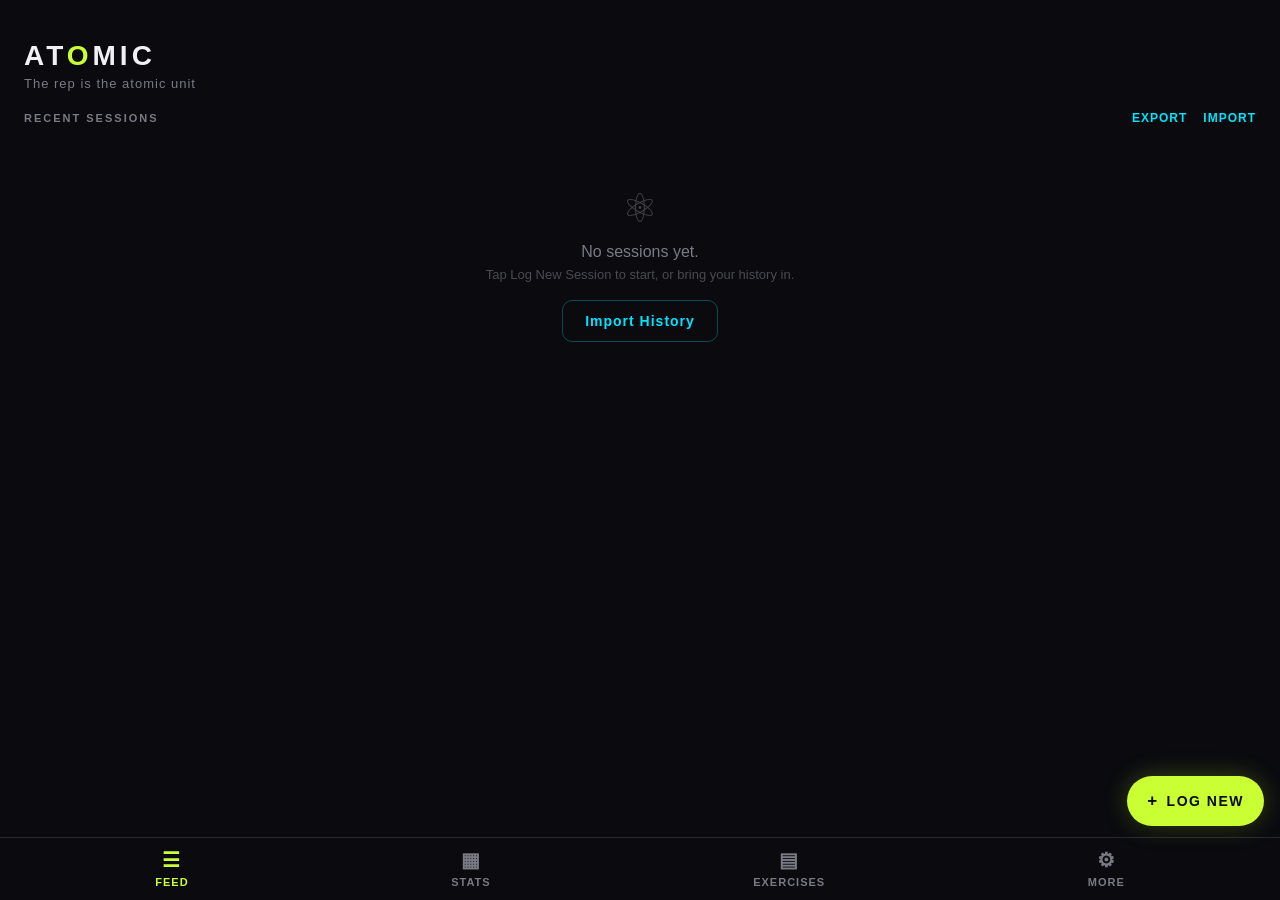
==== commit 9041a1eb: "Validate imported sessions, add a content security policy, pin deploy actions feed.js builds the sta" ====
--- a/site/index.html
+++ b/site/index.html
@@ -2,6 +2,9 @@
 <html lang="en">
 <head>
 <meta charset="UTF-8">
+<!-- Pages cannot send headers, so the policy rides in the page. The sha256 is the
+     theme script below; recompute it if that script changes by one byte. -->
+<meta http-equiv="Content-Security-Policy" content="default-src 'self'; script-src 'self' 'sha256-Slrjzssh2rC9dN7jUsgas/dgjNhcz48dF5dDpPLXxMQ='; img-src 'self' data: blob:; style-src 'self' 'unsafe-inline' https://fonts.googleapis.com; font-src 'self' https://fonts.gstatic.com; connect-src 'self'">
 <meta name="viewport" content="width=device-width, initial-scale=1.0, viewport-fit=cover, maximum-scale=1.0, user-scalable=no">
 <meta name="theme-color" content="#0A0A0F">
 <script>
--- a/site/app/styles.css
+++ b/site/app/styles.css
@@ -34,7 +34,6 @@
   --tear: #33343E;
   --heat-l1: #55701F;
   --heat-l2: #8FBC26;
-  --ruler-from: #2E3A17;
   --radius: 10px;
   --radius-sm: 6px;
   --safe-top: env(safe-area-inset-top, 0px);
@@ -129,19 +128,6 @@
 }
 .add-set-btn { width: 100%; margin: 8px 0 0; }
 
-.finish-btn {
-  width: calc(100% - 40px);
-  margin: 16px 20px 8px;
-  padding: 16px;
-  background: var(--surface);
-  color: var(--volt);
-  border: 1px solid rgba(var(--volt-rgb), 0.3);
-  border-radius: var(--radius);
-  font-family: inherit;
-  font-size: 14px; font-weight: 800; letter-spacing: 2px; text-transform: uppercase;
-  cursor: pointer;
-}
-
 /* ── Share ── */
 .session-share {
   display: inline-flex; align-items: center; justify-content: center;
@@ -245,12 +231,6 @@
 .sc-bottom { display: flex; gap: 16px; align-items: center; }
 .sc-stat { font-size: 12px; color: var(--text-secondary); font-weight: 500; }
 .sc-stat strong { color: var(--text-primary); font-weight: 700; }
-.sc-live {
-  font-size: 11px; font-weight: 700; letter-spacing: 1px; text-transform: uppercase;
-  color: var(--cyan);
-  background: var(--cyan-dim);
-  padding: 3px 8px; border-radius: 10px;
-}
 .sc-del { margin-left: auto; flex: none; background: transparent; border: none; padding: 2px; color: var(--text-tertiary); cursor: pointer; display: inline-flex; align-items: center; }
 .sc-del:hover { color: #FF5252; }
 .sc-del svg { width: 16px; height: 16px; display: block; }
@@ -524,10 +504,18 @@
 .stub-tear { border-top: 2px dashed var(--tear); margin: 0 8px; }
 .stub-under { padding: 10px 14px 12px; }
 .stub-muscles { font-family: ui-monospace, 'Cascadia Code', 'Consolas', monospace; font-size: 12px; letter-spacing: 0.12em; color: var(--text-secondary); text-transform: uppercase; line-height: 1.8; }
-.stub-note { font-size: 13px; font-style: italic; color: var(--text-tertiary); margin-top: 5px; line-height: 1.4; }
+.cue-card { margin: 0 20px 16px; padding: 11px 14px 12px 17px; background: var(--surface); border: 1px solid var(--border); border-left: 3px solid var(--volt); border-radius: var(--radius); cursor: pointer; }
+.cue-label { display: flex; align-items: center; justify-content: space-between; font-size: 10px; font-weight: 800; letter-spacing: 2px; text-transform: uppercase; color: var(--volt); margin-bottom: 6px; }
+.cue-label span { font-family: ui-monospace, 'Cascadia Code', 'Consolas', monospace; font-size: 10px; letter-spacing: 0.12em; font-weight: 700; color: var(--text-tertiary); }
+.cue-text { font-size: 13.5px; font-weight: 500; line-height: 1.42; color: var(--text-primary); white-space: pre-line; overflow-wrap: anywhere; }
+.cue-text em { font-style: normal; font-weight: 700; color: var(--volt); }
+.cue-link { color: var(--text-secondary); text-decoration: underline; text-underline-offset: 3px; }
 .stub-link { font-family: ui-monospace, 'Cascadia Code', 'Consolas', monospace; font-size: 12px; letter-spacing: 0.12em; color: var(--cyan); font-weight: 700; text-transform: uppercase; margin-top: 7px; }
 .ghost-in { width: 62px; background: var(--bg); border: 1px solid var(--border); border-radius: var(--radius-sm); color: var(--text-secondary); font-family: inherit; font-size: 15px; font-weight: 700; padding: 5px 8px; text-align: center; font-variant-numeric: tabular-nums; }
 .ghost-in:focus { border-color: var(--cyan); color: var(--text-primary); outline: none; }
+/* Logged-set in-place edit: reads as the plain table number until touched. */
+.set-in { width: 62px; background: transparent; border: 1px solid transparent; border-radius: var(--radius-sm); color: var(--text-primary); font-family: inherit; font-size: 15px; font-weight: 700; padding: 5px 8px; text-align: center; font-variant-numeric: tabular-nums; }
+.set-in:focus { background: var(--bg); border-color: var(--cyan); outline: none; }
 .plan-adj-cell { padding-top: 2px; }
 .plan-adj { font-size: 11px; font-weight: 800; letter-spacing: 1.2px; text-transform: uppercase; color: var(--text-tertiary); border: 1px dashed var(--border); border-radius: 8px; padding: 4px 10px; margin-right: 8px; cursor: pointer; }
 .plan-adj:hover { color: var(--text-secondary); }
@@ -903,11 +891,19 @@
   background: var(--volt); color: var(--accent-ink); font-weight: 900; letter-spacing: 1.5px; text-transform: uppercase;
   font-size: 13px; cursor: pointer; }
 .bw-card { margin: 0 20px; }
-.st-ruler { position: relative; height: 10px; background: var(--well); border-radius: 5px; margin: 8px 2px 6px; }
-.st-ruler-fill { height: 100%; border-radius: 5px; background: linear-gradient(90deg, var(--ruler-from), var(--volt)); }
-.st-ruler-tick { position: absolute; top: -3px; bottom: -3px; width: 2px; background: #4A4A52; }
-.st-ruler-labels { display: flex; justify-content: space-between; font-size: 10px; letter-spacing: 1px;
-  text-transform: uppercase; color: var(--text-tertiary); }
+/* Where you stand: story sentence + one crowd row per source. */
+.wys-story { font-size: 13px; line-height: 1.6; color: var(--text-secondary); margin-bottom: 10px; }
+.wys-story b { color: var(--text-primary); font-weight: 800; font-variant-numeric: tabular-nums; }
+.wys-row { display: flex; align-items: baseline; gap: 6px; margin-bottom: 5px; }
+.wys-pct { font-size: 13px; font-weight: 800; color: var(--volt); }
+.wys-of { font-size: 11.5px; color: var(--text-secondary); }
+.wys-bar { position: relative; height: 8px; border-radius: 4px; background: var(--well); }
+.wys-fill { position: absolute; left: 0; top: 0; bottom: 0; border-radius: 4px; background: rgba(var(--volt-rgb), 0.45); }
+.wys-mark { position: absolute; top: -3px; bottom: -3px; width: 2px; border-radius: 1px; background: var(--volt);
+  box-shadow: 0 0 8px var(--volt-dim); }
+.cmp-row { display: flex; gap: 10px; align-items: flex-start; cursor: pointer; }
+.cmp-row input { margin-top: 3px; accent-color: var(--volt); }
+.sex-chip { text-transform: none; }
 .st-set-bw { margin-top: 10px; font-family: inherit; padding: 11px 16px; border-radius: 12px;
   border: 1px solid rgba(var(--volt-rgb), 0.35); background: transparent; color: var(--volt); font-weight: 800;
   letter-spacing: 1px; text-transform: uppercase; font-size: 12px; cursor: pointer; }
@@ -939,7 +935,6 @@
   --tear: #4E2440;
   --heat-l1: #6E2449;
   --heat-l2: #C4498A;
-  --ruler-from: #45152F;
   --radius: 14px;
   --radius-sm: 8px;
 }
@@ -966,8 +961,8 @@
   -webkit-background-clip: text; background-clip: text; color: transparent;
   text-shadow: none;
 }
-[data-theme="berry"] .st-ruler-fill {
-  background: linear-gradient(90deg, var(--ruler-from), #FF5FA8 70%, #FF9E6B);
+[data-theme="berry"] .wys-fill {
+  background: linear-gradient(90deg, rgba(255, 95, 168, 0.4), rgba(255, 158, 107, 0.5));
 }
 
 /* ── More: Appearance picker ── */
@@ -982,3 +977,51 @@
 .chip-dots i { width: 14px; height: 14px; border-radius: 50%; display: block; border: 1px solid rgba(128, 128, 128, 0.3); }
 .chip-name { font-size: 11px; font-weight: 800; letter-spacing: 1px; text-transform: uppercase; color: var(--text-primary); }
 .chip-sub { font-size: 10.5px; color: var(--text-secondary); margin-top: 2px; }
+
+/* ── Records (2026-10-06): the medal, the handle, the sheet, the lines ──
+   A record is written one way everywhere: medal + type, then what it is
+   made of, the value, the prior. Volt is the record's colour because volt is
+   the colour of the lifter's own facts. Tokens only, so every theme follows. */
+.medal { display: inline-flex; align-items: center; color: var(--volt); flex: none; }
+.medal-svg { width: 1em; height: 1em; display: block; filter: drop-shadow(0 0 4px var(--volt-glow)); }
+.sc-stat.sc-rec { color: var(--volt); font-weight: 600; display: inline-flex; align-items: center; gap: 4px; cursor: pointer; }
+.sc-stat.sc-rec strong { color: var(--volt); }
+.sc-stat.sc-rec::after { content: '›'; opacity: 0.7; margin-left: 1px; }
+.sr-stat.sr-rec { cursor: pointer; }
+.sr-val.rec { color: var(--volt); display: inline-flex; align-items: center; gap: 5px; }
+.sr-val.rec .medal-svg { width: 0.8em; height: 0.8em; }
+.rl { display: flex; flex-direction: column; gap: 1px; padding-top: 7px; }
+.rl + .rl { margin-top: 6px; padding-top: 6px; border-top: 1px solid rgba(var(--border-rgb), 0.6); }
+.rl-name { font-size: 12px; font-weight: 800; letter-spacing: 1.4px; text-transform: uppercase; color: var(--volt); display: inline-flex; align-items: center; gap: 6px; }
+.rl-of { font-size: 13px; color: var(--text-secondary); line-height: 1.35; font-variant-numeric: tabular-nums; }
+.rl-of b { color: var(--text-primary); font-weight: 700; }
+.ec-body .rl-name { letter-spacing: 1.2px; text-transform: uppercase; }
+.ex-rec-block { margin: 12px 0 0; padding: 9px 12px 11px; background: var(--well); border-radius: var(--radius-sm); }
+.ex-rec-block .rl:first-of-type { padding-top: 0; }
+.ex-rec-head { font-size: 10.5px; font-weight: 800; letter-spacing: 2px; text-transform: uppercase; color: var(--text-secondary); display: inline-flex; align-items: center; gap: 6px; margin-bottom: 6px; }
+.rec-overlay { position: fixed; inset: 0; z-index: 1000; background: rgba(0, 0, 0, 0.72); display: flex; align-items: flex-end; justify-content: center; }
+.rec-sheet { width: 100%; max-width: 560px; max-height: 82dvh; overflow-y: auto; background: var(--surface); border: 1px solid rgba(var(--volt-rgb), 0.35); border-bottom: none; border-radius: 18px 18px 0 0; padding: 10px 16px calc(16px + var(--safe-bottom)); box-shadow: 0 -8px 32px rgba(0, 0, 0, 0.6); }
+.rec-grab { width: 36px; height: 4px; border-radius: 2px; background: var(--text-tertiary); margin: 0 auto 10px; }
+.rec-sheet-h { display: flex; align-items: center; justify-content: space-between; gap: 10px; font-size: 11px; font-weight: 800; letter-spacing: 2px; text-transform: uppercase; color: var(--volt); margin-bottom: 4px; }
+.rec-sheet-h .t { display: inline-flex; align-items: center; gap: 6px; }
+.rec-close { background: transparent; border: none; font-family: inherit; font-size: 11px; font-weight: 700; letter-spacing: 1.5px; text-transform: uppercase; color: var(--text-secondary); cursor: pointer; padding: 4px 0 4px 8px; }
+.rec-sheet-sub { font-size: 11.5px; color: var(--text-secondary); margin-bottom: 4px; }
+.rs-row { display: flex; justify-content: space-between; align-items: flex-start; gap: 12px; padding: 8px 0; border-bottom: 1px solid rgba(255, 255, 255, 0.06); }
+.rs-row:last-child { border-bottom: none; }
+.rs-l { display: flex; flex-direction: column; gap: 2px; min-width: 0; }
+.rs-name { font-size: 13.5px; font-weight: 700; display: inline-flex; align-items: center; gap: 6px; }
+.rs-of { font-size: 12.5px; color: var(--text-secondary); line-height: 1.35; font-variant-numeric: tabular-nums; overflow-wrap: anywhere; }
+.rs-r { text-align: right; flex: none; }
+.rs-val { font-size: 16px; font-weight: 900; color: var(--volt); font-variant-numeric: tabular-nums; }
+.rs-date { font-size: 12px; color: var(--text-secondary); font-variant-numeric: tabular-nums; margin-top: 1px; white-space: nowrap; }
+.rec-card { border-color: rgba(var(--volt-rgb), 0.3); }
+.ex-fact .ex-fv.rec { display: flex; align-items: center; gap: 5px; height: 1em; }
+.ex-fact .ex-fv.rec .medal-svg { width: 0.75em; height: 0.75em; }
+.lg-row { display: flex; gap: 10px; padding: 7px 0; border-bottom: 1px solid rgba(255, 255, 255, 0.05); }
+.lg-row:last-child { border-bottom: none; }
+.lg-date { width: 66px; flex: none; font-size: 12px; color: var(--text-secondary); font-variant-numeric: tabular-nums; padding-top: 1px; white-space: nowrap; }
+.lg-body { flex: 1; min-width: 0; display: flex; flex-direction: column; gap: 2px; }
+.lg-item { font-size: 12.5px; color: var(--text-secondary); line-height: 1.4; font-variant-numeric: tabular-nums; }
+.lg-item b { color: var(--text-primary); font-weight: 800; }
+.lg-type { color: var(--text-primary); font-weight: 600; }
+.lg-more { display: block; width: 100%; margin-top: 8px; padding: 9px; text-align: center; background: transparent; border: 1px dashed var(--border); border-radius: var(--radius-sm); font-family: inherit; font-size: 12px; font-weight: 700; letter-spacing: 1px; text-transform: uppercase; color: var(--cyan); cursor: pointer; }
